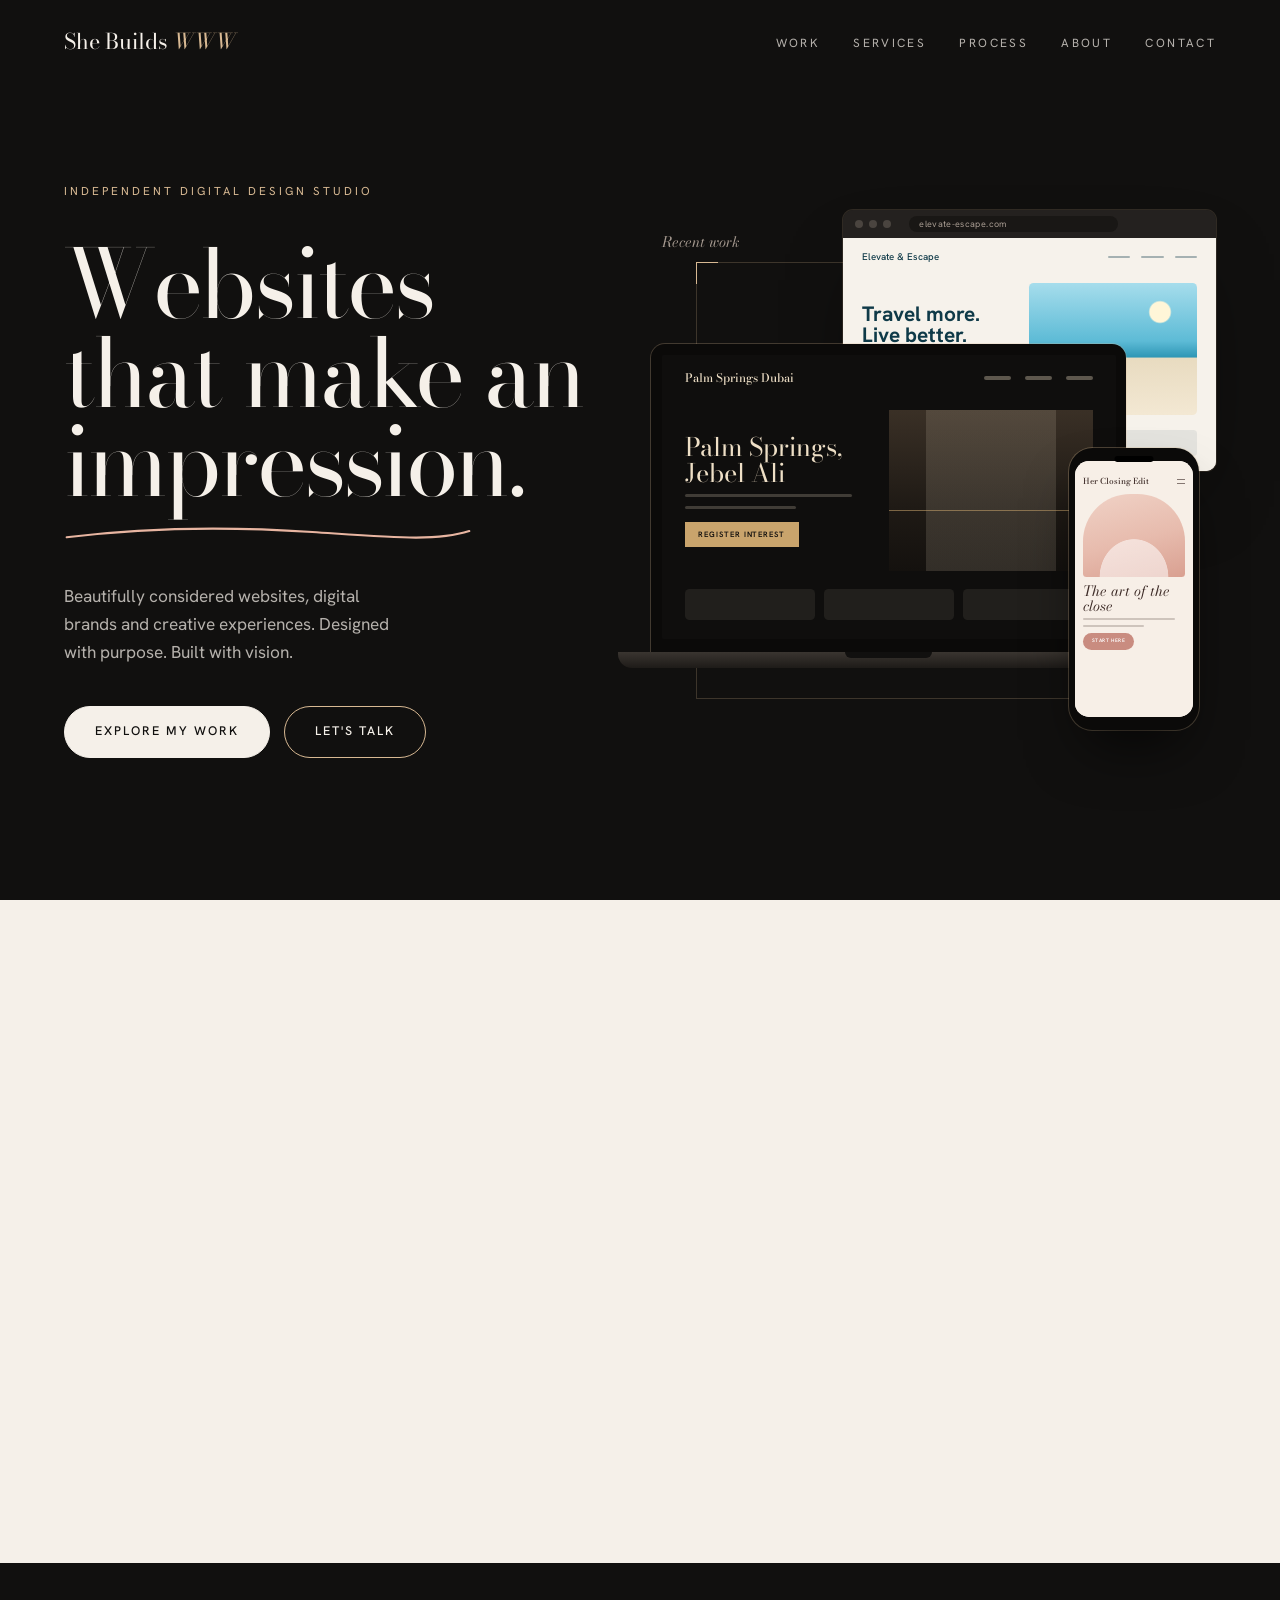
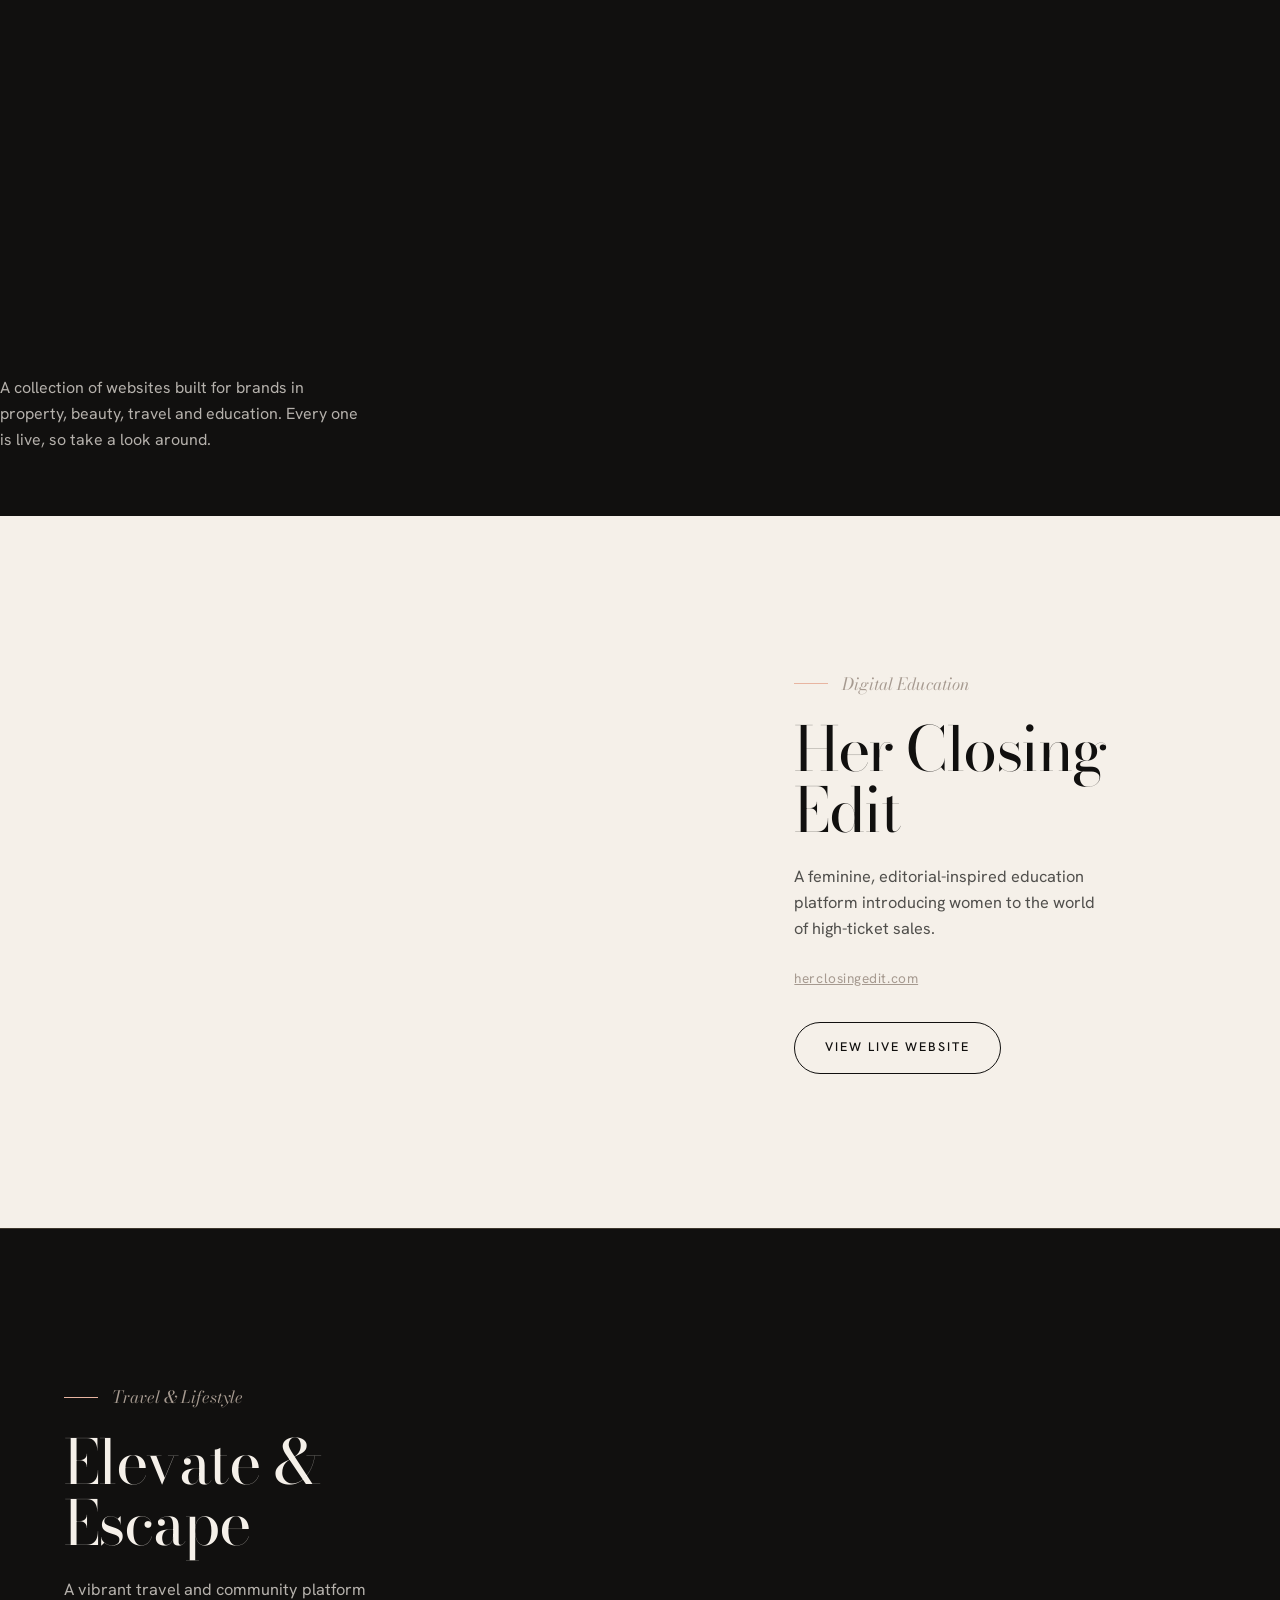
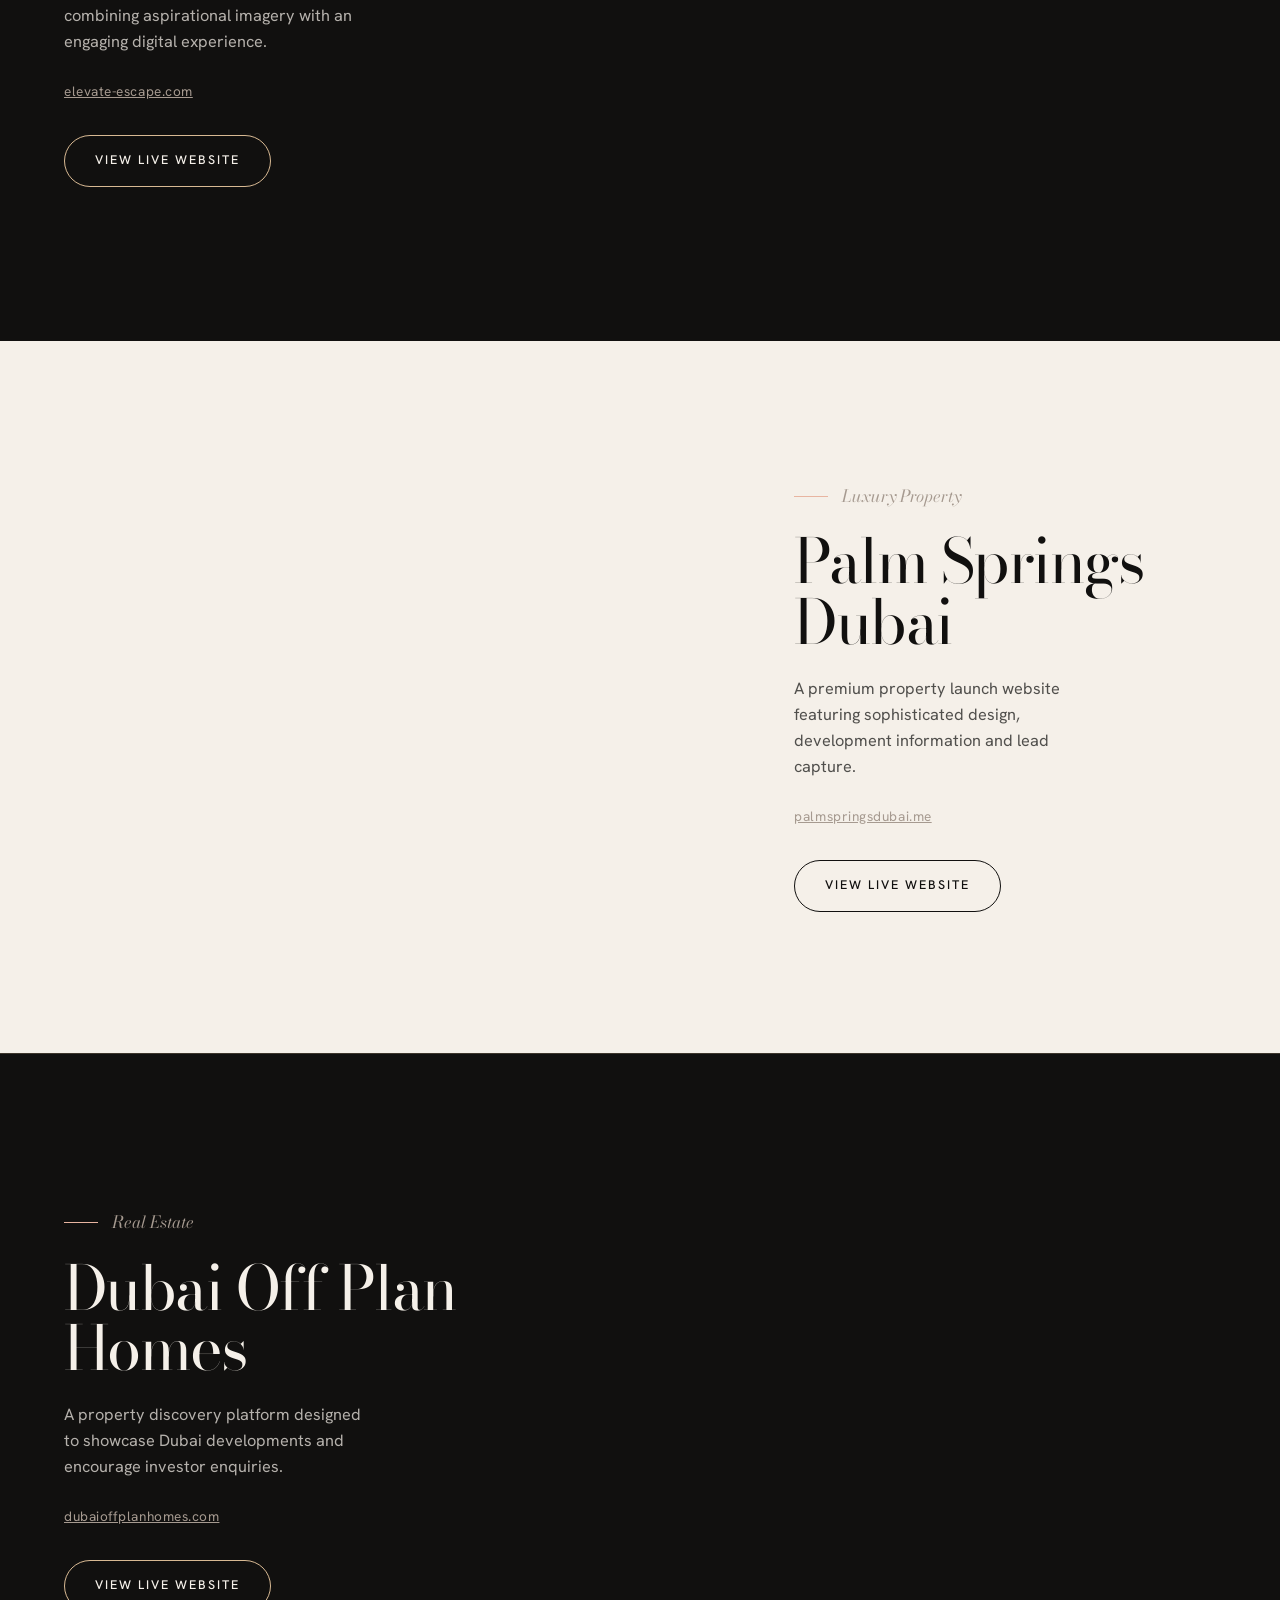
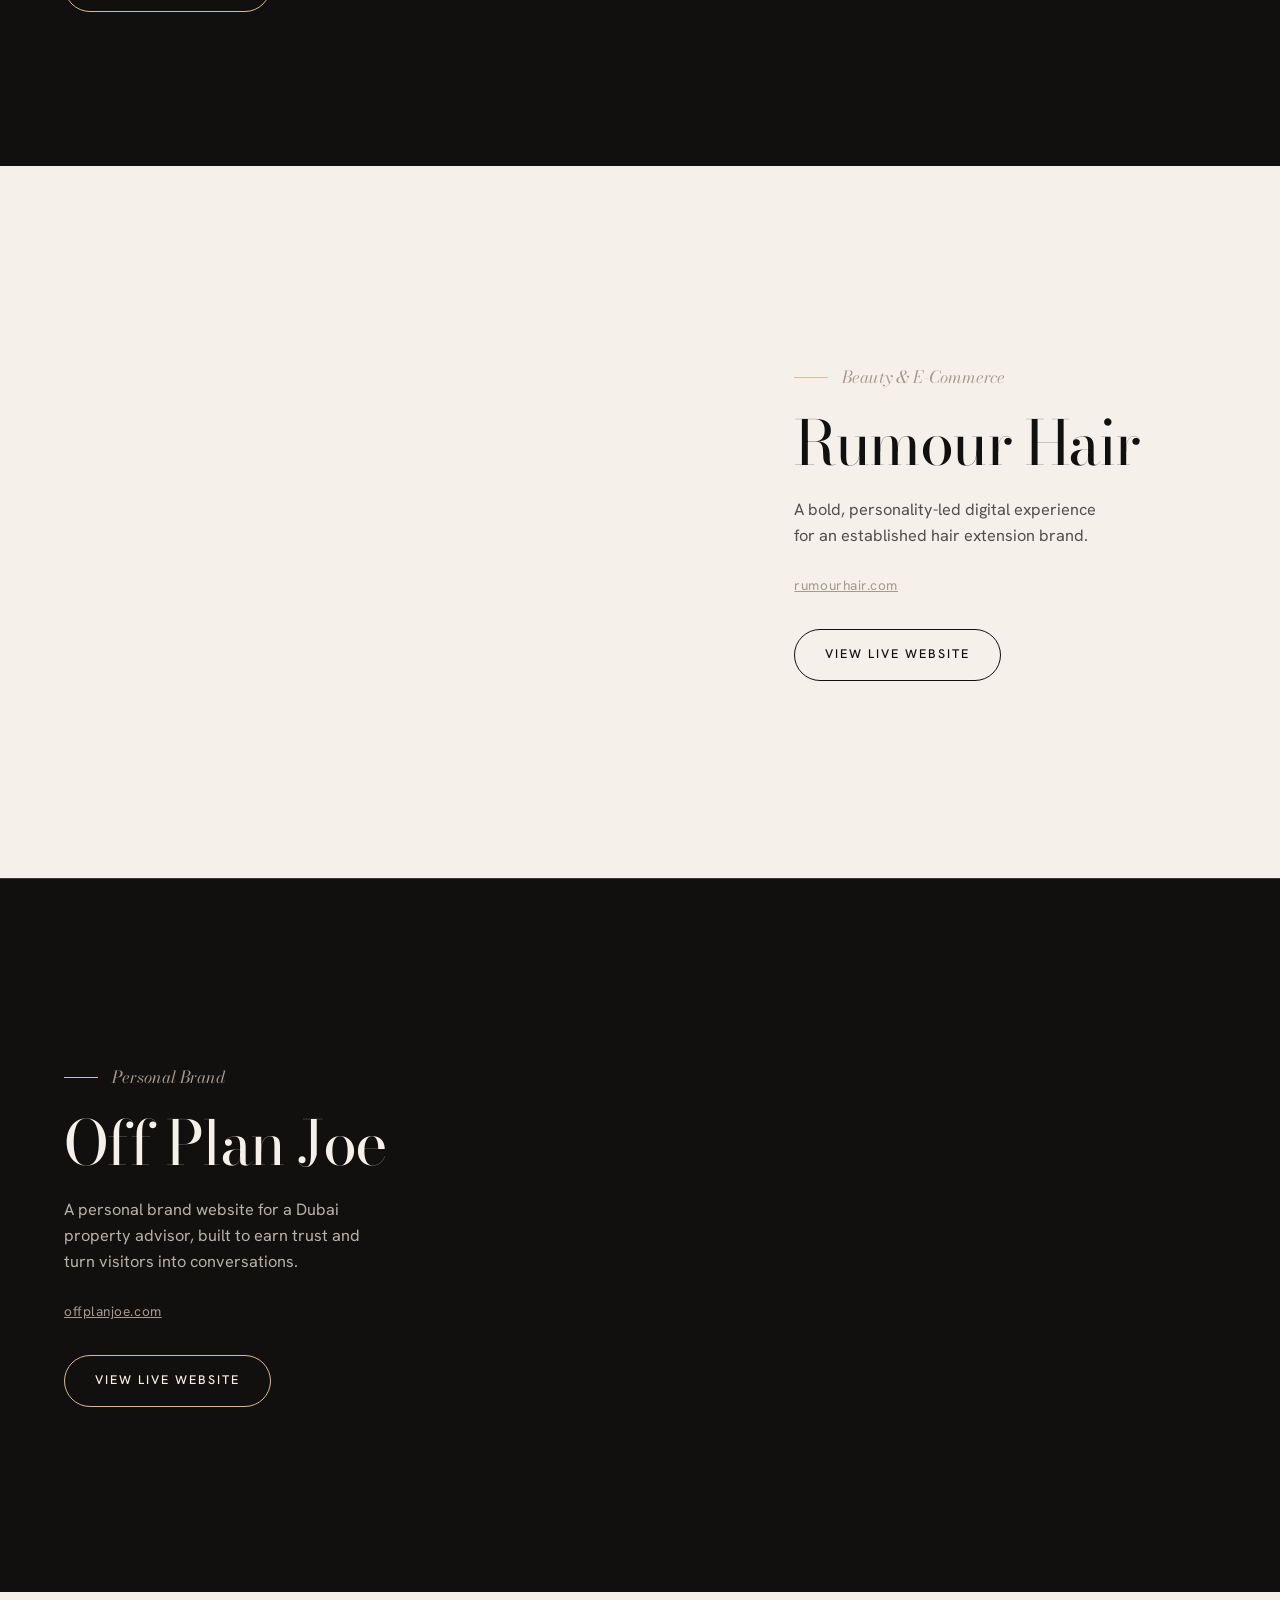
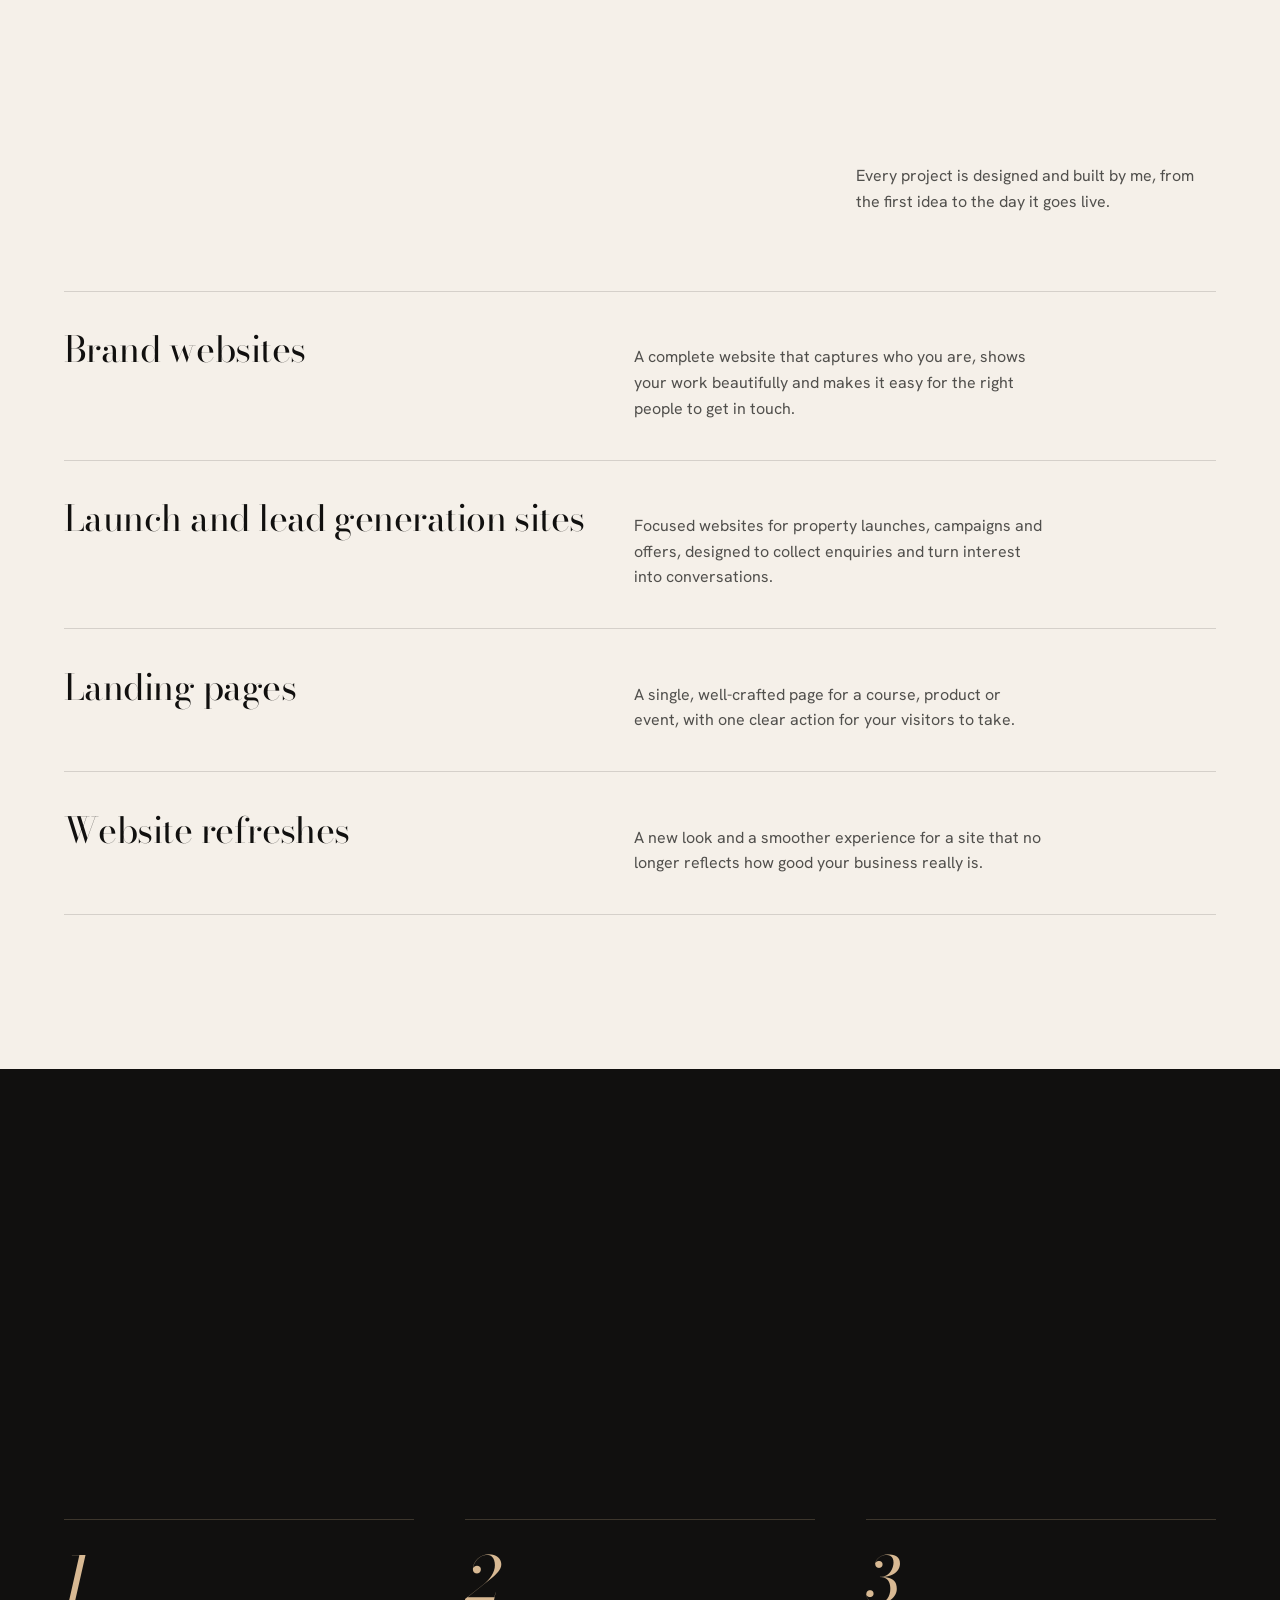
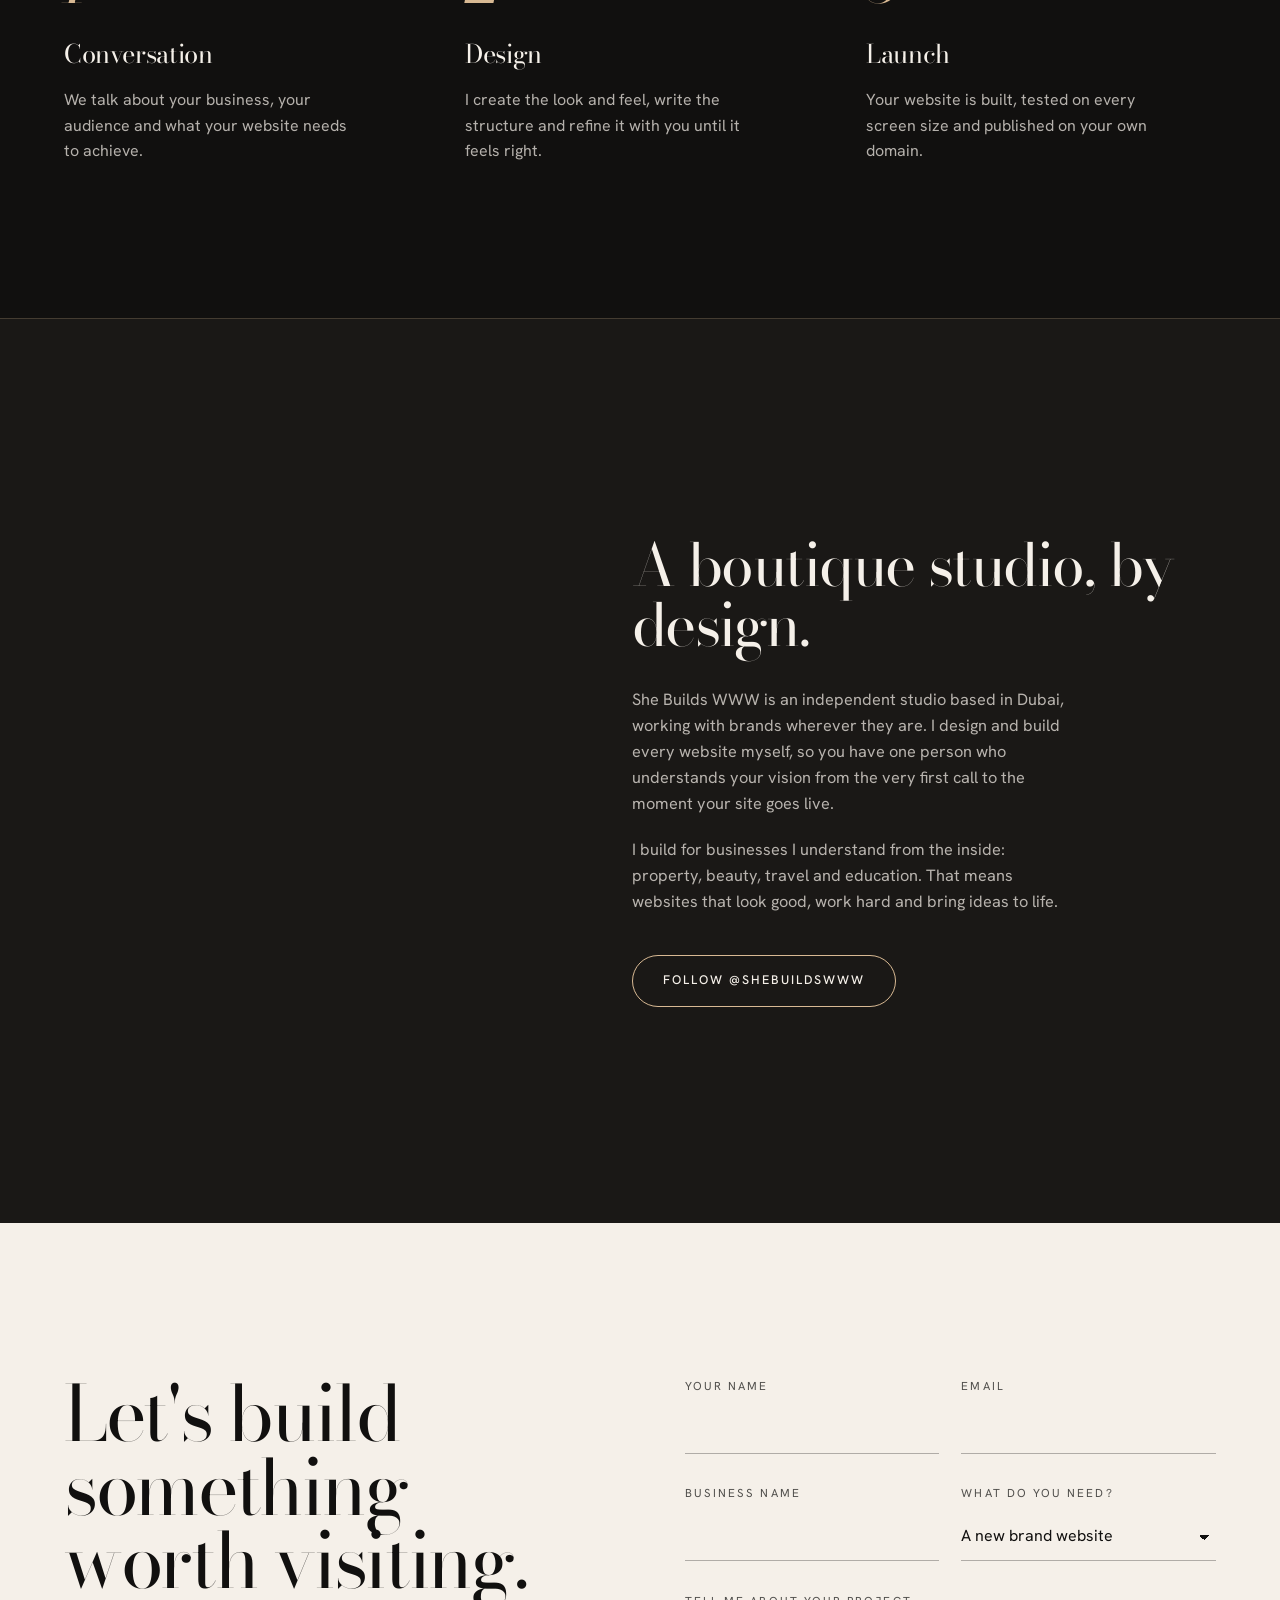
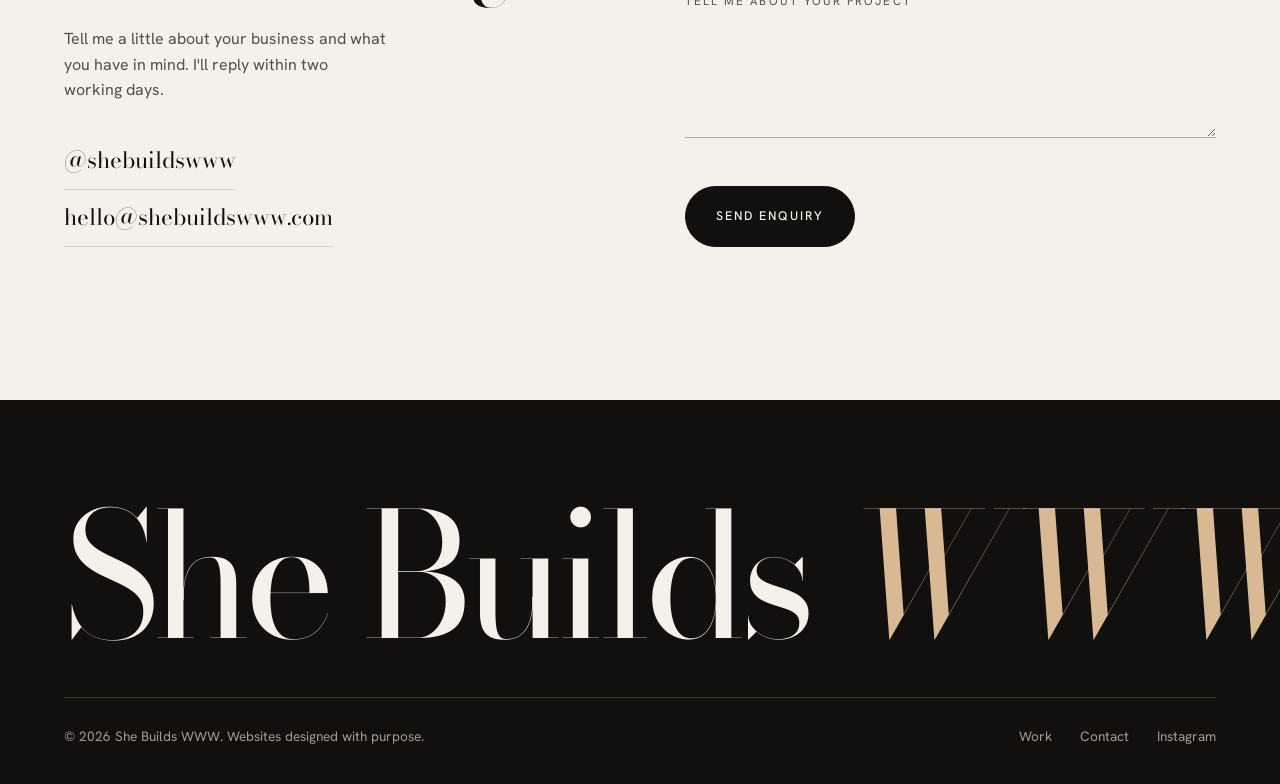
==== index.html @ 5d253a65 "Add files via upload" ====
<!doctype html>
<html lang="en">
<head>
  <meta charset="utf-8">
  <meta name="viewport" content="width=device-width, initial-scale=1, viewport-fit=cover">
  <title>She Builds WWW | Websites designed with purpose</title>
  <meta name="description" content="She Builds WWW is an independent digital design studio creating beautifully considered websites for property, beauty, travel and education brands.">
  <meta name="theme-color" content="#11100F">
  <link rel="canonical" href="https://shebuildswww.com/">
  <meta property="og:title" content="She Builds WWW | Websites designed with purpose">
  <meta property="og:description" content="I build websites that look good, work hard and bring ideas to life.">
  <meta property="og:url" content="https://shebuildswww.com/">
  <meta property="og:type" content="website">
  <meta property="og:image" content="https://shebuildswww.com/images/og-image.jpg">
  <link rel="icon" href="data:image/svg+xml,%3Csvg xmlns='http://www.w3.org/2000/svg' viewBox='0 0 64 64'%3E%3Crect width='64' height='64' fill='%2311100F'/%3E%3Ctext x='32' y='45' font-family='Georgia,serif' font-style='italic' font-size='38' fill='%23D8B993' text-anchor='middle'%3Esb%3C/text%3E%3C/svg%3E">
  <link rel="preconnect" href="https://fonts.googleapis.com">
  <link rel="preconnect" href="https://fonts.gstatic.com" crossorigin>
  <link href="https://fonts.googleapis.com/css2?family=Bodoni+Moda:ital,opsz,wght@0,6..96,400..600;1,6..96,400..600&family=Hanken+Grotesk:wght@300;400;500;600&display=swap" rel="stylesheet">
  <link rel="stylesheet" href="styles.css">
</head>
<body>
  <a class="skip" href="#main">Skip to content</a>

  <header class="site-header" id="top">
    <div class="wrap nav">
      <a class="wordmark" href="#top">She Builds <em>WWW</em></a>
      <button class="nav-toggle" aria-label="Open menu" aria-expanded="false" aria-controls="nav-links"><span></span><span></span></button>
      <ul class="nav-links" id="nav-links">
        <li><a href="#work">Work</a></li>
        <li><a href="#services">Services</a></li>
        <li><a href="#process">Process</a></li>
        <li><a href="#about">About</a></li>
        <li><a href="#contact">Contact</a></li>
      </ul>
    </div>
  </header>

  <main id="main">
    <section class="hero">
      <div class="wrap hero-grid">
        <div>
          <p class="hero-intro load load-1">Independent Digital Design Studio</p>
          <h1 class="load load-2">Websites that make an impression.</h1>
          <svg class="swash load load-3" viewBox="0 0 460 24" aria-hidden="true"><path d="M3 15 C 90 4, 190 3, 280 9 S 420 20, 457 8"/></svg>
          <p class="lede load load-3">Beautifully considered websites, digital brands and creative experiences. Designed with purpose. Built with vision.</p>
          <div class="hero-cta load load-4">
            <a class="btn btn--solid" href="#work">Explore My Work</a>
            <a class="btn btn--ghost" href="#contact">Let's Talk</a>
          </div>
        </div>
        <div class="comp" aria-label="Recent websites shown on laptop and mobile">
          <div class="comp-frame load load-5"></div>
          <p class="comp-tag load load-7">Recent work</p>
          <div class="browser comp-back load load-5">
          <div class="browser-bar"><i></i><i></i><i></i><span>elevate-escape.com</span></div>
          <div class="screen" data-site="ee">
            <div class="faux" aria-hidden="true">
            <div class="f-nav"><b>Elevate &amp; Escape</b><span></span><span></span><span></span></div>
            <div class="f-hero">
              <div class="f-copy"><p class="f-h">Travel more. Live better.</p><span class="f-line"></span><span class="f-line short"></span><span class="f-btn">Join us</span></div>
              <div class="f-img"></div>
            </div>
            <div class="f-row"><span></span><span></span><span></span></div>
          </div>
            <img class="shot" src="images/elevate-escape-desktop.jpg" alt="Elevate &amp; Escape website homepage on desktop" loading="lazy" onerror="this.remove()">
          </div>
        </div>
          <div class="laptop comp-laptop load load-6">
          <div class="laptop-lid">
            <div class="screen" data-site="psd">
              <div class="faux" aria-hidden="true">
            <div class="f-nav"><b>Palm Springs Dubai</b><span></span><span></span><span></span></div>
            <div class="f-hero">
              <div class="f-copy"><p class="f-h">Palm Springs, Jebel Ali</p><span class="f-line"></span><span class="f-line short"></span><span class="f-btn">Register interest</span></div>
              <div class="f-img"></div>
            </div>
            <div class="f-row"><span></span><span></span><span></span></div>
          </div>
              <img class="shot" src="images/palm-springs-dubai-desktop.jpg" alt="Palm Springs Dubai website on a laptop" onerror="this.remove()">
            </div>
          </div>
          <div class="laptop-base"></div>
        </div>
          <div class="phone comp-phone load load-7">
          <div class="screen screen--m" data-site="hce">
            <div class="faux" aria-hidden="true">
            <div class="f-nav"><b>Her Closing Edit</b><span></span><span></span><span></span></div>
            <div class="f-hero">
              <div class="f-copy"><p class="f-h">The art of the close</p><span class="f-line"></span><span class="f-line short"></span><span class="f-btn">Start here</span></div>
              <div class="f-img"></div>
            </div>
            <div class="f-row"><span></span><span></span><span></span></div>
          </div>
            <img class="shot" src="images/her-closing-edit-mobile.jpg" alt="Her Closing Edit website on mobile" loading="lazy" onerror="this.remove()">
          </div>
        </div>
        </div>
      </div>
    </section>

    <section class="intro">
      <div class="wrap intro-grid">
        <h2 class="reveal">Good design is only the beginning.</h2>
        <div class="intro-copy reveal">
          <p>I believe a website should do more than simply look beautiful. It should tell a story, create an experience and give people a reason to take action.</p>
          <p>From luxury property and beauty brands to travel and digital education, I bring ideas to life through thoughtful design and modern technology.</p>
          <ul class="intro-sectors" aria-label="Industries">
            <li>Luxury property</li><li>Beauty</li><li>Travel</li><li>Digital education</li>
          </ul>
        </div>
      </div>
    </section>

    <section id="work" aria-labelledby="work-title">
      <div class="wrap work-head">
        <h2 id="work-title" class="reveal">Selected <em>work</em></h2>
        <p>A collection of websites built for brands in property, beauty, travel and education. Every one is live, so take a look around.</p>
      </div>
      
    <article class="project on-light" id="her-closing-edit">
      <div class="wrap project-grid">
        <div class="project-media reveal">
          <div class="browser">
          <div class="browser-bar"><i></i><i></i><i></i><span>herclosingedit.com</span></div>
          <div class="screen" data-site="hce">
            <div class="faux" aria-hidden="true">
            <div class="f-nav"><b>Her Closing Edit</b><span></span><span></span><span></span></div>
            <div class="f-hero">
              <div class="f-copy"><p class="f-h">The art of the close</p><span class="f-line"></span><span class="f-line short"></span><span class="f-btn">Start here</span></div>
              <div class="f-img"></div>
            </div>
            <div class="f-row"><span></span><span></span><span></span></div>
          </div>
            <img class="shot" src="images/her-closing-edit-desktop.jpg" alt="Her Closing Edit website homepage on desktop" loading="lazy" onerror="this.remove()">
          </div>
        </div>
          <div class="phone">
          <div class="screen screen--m" data-site="hce">
            <div class="faux" aria-hidden="true">
            <div class="f-nav"><b>Her Closing Edit</b><span></span><span></span><span></span></div>
            <div class="f-hero">
              <div class="f-copy"><p class="f-h">The art of the close</p><span class="f-line"></span><span class="f-line short"></span><span class="f-btn">Start here</span></div>
              <div class="f-img"></div>
            </div>
            <div class="f-row"><span></span><span></span><span></span></div>
          </div>
            <img class="shot" src="images/her-closing-edit-mobile.jpg" alt="Her Closing Edit website on mobile" loading="lazy" onerror="this.remove()">
          </div>
        </div>
        </div>
        <div class="project-text">
          <p class="project-cat">Digital Education</p>
          <h3>Her Closing Edit</h3>
          <p class="project-desc">A feminine, editorial-inspired education platform introducing women to the world of high-ticket sales.</p>
          <a class="project-url" href="https://herclosingedit.com" target="_blank" rel="noopener">herclosingedit.com</a>
          <a class="btn btn--ghost" href="https://herclosingedit.com" target="_blank" rel="noopener" aria-label="View live website: Her Closing Edit">View Live Website</a>
        </div>
      </div>
    </article>
    <article class="project on-dark flip" id="elevate-escape">
      <div class="wrap project-grid">
        <div class="project-media reveal">
          <div class="browser">
          <div class="browser-bar"><i></i><i></i><i></i><span>elevate-escape.com</span></div>
          <div class="screen" data-site="ee">
            <div class="faux" aria-hidden="true">
            <div class="f-nav"><b>Elevate &amp; Escape</b><span></span><span></span><span></span></div>
            <div class="f-hero">
              <div class="f-copy"><p class="f-h">Travel more. Live better.</p><span class="f-line"></span><span class="f-line short"></span><span class="f-btn">Join us</span></div>
              <div class="f-img"></div>
            </div>
            <div class="f-row"><span></span><span></span><span></span></div>
          </div>
            <img class="shot" src="images/elevate-escape-desktop.jpg" alt="Elevate &amp; Escape website homepage on desktop" loading="lazy" onerror="this.remove()">
          </div>
        </div>
          <div class="phone">
          <div class="screen screen--m" data-site="ee">
            <div class="faux" aria-hidden="true">
            <div class="f-nav"><b>Elevate &amp; Escape</b><span></span><span></span><span></span></div>
            <div class="f-hero">
              <div class="f-copy"><p class="f-h">Travel more. Live better.</p><span class="f-line"></span><span class="f-line short"></span><span class="f-btn">Join us</span></div>
              <div class="f-img"></div>
            </div>
            <div class="f-row"><span></span><span></span><span></span></div>
          </div>
            <img class="shot" src="images/elevate-escape-mobile.jpg" alt="Elevate &amp; Escape website on mobile" loading="lazy" onerror="this.remove()">
          </div>
        </div>
        </div>
        <div class="project-text">
          <p class="project-cat">Travel &amp; Lifestyle</p>
          <h3>Elevate &amp; Escape</h3>
          <p class="project-desc">A vibrant travel and community platform combining aspirational imagery with an engaging digital experience.</p>
          <a class="project-url" href="https://elevate-escape.com/" target="_blank" rel="noopener">elevate-escape.com</a>
          <a class="btn btn--ghost" href="https://elevate-escape.com/" target="_blank" rel="noopener" aria-label="View live website: Elevate &amp; Escape">View Live Website</a>
        </div>
      </div>
    </article>
    <article class="project on-light" id="palm-springs-dubai">
      <div class="wrap project-grid">
        <div class="project-media reveal">
          <div class="browser">
          <div class="browser-bar"><i></i><i></i><i></i><span>palmspringsdubai.me</span></div>
          <div class="screen" data-site="psd">
            <div class="faux" aria-hidden="true">
            <div class="f-nav"><b>Palm Springs Dubai</b><span></span><span></span><span></span></div>
            <div class="f-hero">
              <div class="f-copy"><p class="f-h">Palm Springs, Jebel Ali</p><span class="f-line"></span><span class="f-line short"></span><span class="f-btn">Register interest</span></div>
              <div class="f-img"></div>
            </div>
            <div class="f-row"><span></span><span></span><span></span></div>
          </div>
            <img class="shot" src="images/palm-springs-dubai-desktop.jpg" alt="Palm Springs Dubai website homepage on desktop" loading="lazy" onerror="this.remove()">
          </div>
        </div>
          <div class="phone">
          <div class="screen screen--m" data-site="psd">
            <div class="faux" aria-hidden="true">
            <div class="f-nav"><b>Palm Springs Dubai</b><span></span><span></span><span></span></div>
            <div class="f-hero">
              <div class="f-copy"><p class="f-h">Palm Springs, Jebel Ali</p><span class="f-line"></span><span class="f-line short"></span><span class="f-btn">Register interest</span></div>
              <div class="f-img"></div>
            </div>
            <div class="f-row"><span></span><span></span><span></span></div>
          </div>
            <img class="shot" src="images/palm-springs-dubai-mobile.jpg" alt="Palm Springs Dubai website on mobile" loading="lazy" onerror="this.remove()">
          </div>
        </div>
        </div>
        <div class="project-text">
          <p class="project-cat">Luxury Property</p>
          <h3>Palm Springs Dubai</h3>
          <p class="project-desc">A premium property launch website featuring sophisticated design, development information and lead capture.</p>
          <a class="project-url" href="https://palmspringsdubai.me" target="_blank" rel="noopener">palmspringsdubai.me</a>
          <a class="btn btn--ghost" href="https://palmspringsdubai.me" target="_blank" rel="noopener" aria-label="View live website: Palm Springs Dubai">View Live Website</a>
        </div>
      </div>
    </article>
    <article class="project on-dark flip" id="dubai-off-plan-homes">
      <div class="wrap project-grid">
        <div class="project-media reveal">
          <div class="browser">
          <div class="browser-bar"><i></i><i></i><i></i><span>dubaioffplanhomes.com</span></div>
          <div class="screen" data-site="dop">
            <div class="faux" aria-hidden="true">
            <div class="f-nav"><b>Dubai Off Plan Homes</b><span></span><span></span><span></span></div>
            <div class="f-hero">
              <div class="f-copy"><p class="f-h">Dubai's newest launches</p><span class="f-line"></span><span class="f-line short"></span><span class="f-btn">Explore</span></div>
              <div class="f-img"></div>
            </div>
            <div class="f-row"><span></span><span></span><span></span></div>
          </div>
            <img class="shot" src="images/dubai-off-plan-homes-desktop.jpg" alt="Dubai Off Plan Homes website homepage on desktop" loading="lazy" onerror="this.remove()">
          </div>
        </div>
          <div class="phone">
          <div class="screen screen--m" data-site="dop">
            <div class="faux" aria-hidden="true">
            <div class="f-nav"><b>Dubai Off Plan Homes</b><span></span><span></span><span></span></div>
            <div class="f-hero">
              <div class="f-copy"><p class="f-h">Dubai's newest launches</p><span class="f-line"></span><span class="f-line short"></span><span class="f-btn">Explore</span></div>
              <div class="f-img"></div>
            </div>
            <div class="f-row"><span></span><span></span><span></span></div>
          </div>
            <img class="shot" src="images/dubai-off-plan-homes-mobile.jpg" alt="Dubai Off Plan Homes website on mobile" loading="lazy" onerror="this.remove()">
          </div>
        </div>
        </div>
        <div class="project-text">
          <p class="project-cat">Real Estate</p>
          <h3>Dubai Off Plan Homes</h3>
          <p class="project-desc">A property discovery platform designed to showcase Dubai developments and encourage investor enquiries.</p>
          <a class="project-url" href="https://www.dubaioffplanhomes.com/" target="_blank" rel="noopener">dubaioffplanhomes.com</a>
          <a class="btn btn--ghost" href="https://www.dubaioffplanhomes.com/" target="_blank" rel="noopener" aria-label="View live website: Dubai Off Plan Homes">View Live Website</a>
        </div>
      </div>
    </article>
    <article class="project on-light" id="rumour-hair">
      <div class="wrap project-grid">
        <div class="project-media reveal">
          <div class="browser">
          <div class="browser-bar"><i></i><i></i><i></i><span>rumourhair.com</span></div>
          <div class="screen" data-site="rh">
            <div class="faux" aria-hidden="true">
            <div class="f-nav"><b>Rumour Hair</b><span></span><span></span><span></span></div>
            <div class="f-hero">
              <div class="f-copy"><p class="f-h">Hair with personality</p><span class="f-line"></span><span class="f-line short"></span><span class="f-btn">Shop now</span></div>
              <div class="f-img"></div>
            </div>
            <div class="f-row"><span></span><span></span><span></span></div>
          </div>
            <img class="shot" src="images/rumour-hair-desktop.jpg" alt="Rumour Hair website homepage on desktop" loading="lazy" onerror="this.remove()">
          </div>
        </div>
          <div class="phone">
          <div class="screen screen--m" data-site="rh">
            <div class="faux" aria-hidden="true">
            <div class="f-nav"><b>Rumour Hair</b><span></span><span></span><span></span></div>
            <div class="f-hero">
              <div class="f-copy"><p class="f-h">Hair with personality</p><span class="f-line"></span><span class="f-line short"></span><span class="f-btn">Shop now</span></div>
              <div class="f-img"></div>
            </div>
            <div class="f-row"><span></span><span></span><span></span></div>
          </div>
            <img class="shot" src="images/rumour-hair-mobile.jpg" alt="Rumour Hair website on mobile" loading="lazy" onerror="this.remove()">
          </div>
        </div>
        </div>
        <div class="project-text">
          <p class="project-cat">Beauty &amp; E-Commerce</p>
          <h3>Rumour Hair</h3>
          <p class="project-desc">A bold, personality-led digital experience for an established hair extension brand.</p>
          <a class="project-url" href="https://rumourhair.com/" target="_blank" rel="noopener">rumourhair.com</a>
          <a class="btn btn--ghost" href="https://rumourhair.com/" target="_blank" rel="noopener" aria-label="View live website: Rumour Hair">View Live Website</a>
        </div>
      </div>
    </article>
    <article class="project on-dark flip" id="off-plan-joe">
      <div class="wrap project-grid">
        <div class="project-media reveal">
          <div class="browser">
          <div class="browser-bar"><i></i><i></i><i></i><span>offplanjoe.com</span></div>
          <div class="screen" data-site="opj">
            <div class="faux" aria-hidden="true">
            <div class="f-nav"><b>Off Plan Joe</b><span></span><span></span><span></span></div>
            <div class="f-hero">
              <div class="f-copy"><p class="f-h">Property advice, made personal</p><span class="f-line"></span><span class="f-line short"></span><span class="f-btn">Book a call</span></div>
              <div class="f-img"></div>
            </div>
            <div class="f-row"><span></span><span></span><span></span></div>
          </div>
            <img class="shot" src="images/off-plan-joe-desktop.jpg" alt="Off Plan Joe website homepage on desktop" loading="lazy" onerror="this.remove()">
          </div>
        </div>
          <div class="phone">
          <div class="screen screen--m" data-site="opj">
            <div class="faux" aria-hidden="true">
            <div class="f-nav"><b>Off Plan Joe</b><span></span><span></span><span></span></div>
            <div class="f-hero">
              <div class="f-copy"><p class="f-h">Property advice, made personal</p><span class="f-line"></span><span class="f-line short"></span><span class="f-btn">Book a call</span></div>
              <div class="f-img"></div>
            </div>
            <div class="f-row"><span></span><span></span><span></span></div>
          </div>
            <img class="shot" src="images/off-plan-joe-mobile.jpg" alt="Off Plan Joe website on mobile" loading="lazy" onerror="this.remove()">
          </div>
        </div>
        </div>
        <div class="project-text">
          <p class="project-cat">Personal Brand</p>
          <h3>Off Plan Joe</h3>
          <p class="project-desc">A personal brand website for a Dubai property advisor, built to earn trust and turn visitors into conversations.</p>
          <a class="project-url" href="https://offplanjoe.com/" target="_blank" rel="noopener">offplanjoe.com</a>
          <a class="btn btn--ghost" href="https://offplanjoe.com/" target="_blank" rel="noopener" aria-label="View live website: Off Plan Joe">View Live Website</a>
        </div>
      </div>
    </article>
    </section>

    <section class="services" id="services">
      <div class="wrap">
        <div class="services-top">
          <h2 class="reveal">What I build</h2>
          <p>Every project is designed and built by me, from the first idea to the day it goes live.</p>
        </div>
        <div class="service"><h3>Brand websites</h3><p>A complete website that captures who you are, shows your work beautifully and makes it easy for the right people to get in touch.</p></div>
        <div class="service"><h3>Launch and lead generation sites</h3><p>Focused websites for property launches, campaigns and offers, designed to collect enquiries and turn interest into conversations.</p></div>
        <div class="service"><h3>Landing pages</h3><p>A single, well-crafted page for a course, product or event, with one clear action for your visitors to take.</p></div>
        <div class="service"><h3>Website refreshes</h3><p>A new look and a smoother experience for a site that no longer reflects how good your business really is.</p></div>
      </div>
    </section>

    <section class="process" id="process">
      <div class="wrap">
        <h2 class="reveal">From first conversation to live website</h2>
        <ol class="steps">
          <li><h3>Conversation</h3><p>We talk about your business, your audience and what your website needs to achieve.</p></li>
          <li><h3>Design</h3><p>I create the look and feel, write the structure and refine it with you until it feels right.</p></li>
          <li><h3>Launch</h3><p>Your website is built, tested on every screen size and published on your own domain.</p></li>
        </ol>
      </div>
    </section>

    <section class="about" id="about">
      <div class="wrap about-grid">
        <div class="about-mark reveal">
          <span aria-hidden="true">www</span>
          <img src="images/about.jpg" alt="Portrait of the founder of She Builds WWW" loading="lazy" onerror="this.remove()">
        </div>
        <div class="about-copy">
          <h2>A boutique studio, by design.</h2>
          <p>She Builds WWW is an independent studio based in Dubai, working with brands wherever they are. I design and build every website myself, so you have one person who understands your vision from the very first call to the moment your site goes live.</p>
          <p>I build for businesses I understand from the inside: property, beauty, travel and education. That means websites that look good, work hard and bring ideas to life.</p>
          <a class="btn btn--ghost" href="https://instagram.com/shebuildswww" target="_blank" rel="noopener">Follow @shebuildswww</a>
        </div>
      </div>
    </section>

    <section class="contact" id="contact">
      <div class="wrap contact-grid">
        <div class="contact-side">
          <h2>Let's build something worth visiting.</h2>
          <p>Tell me a little about your business and what you have in mind. I'll reply within two working days.</p>
          <div class="contact-links">
            <a href="https://instagram.com/shebuildswww" target="_blank" rel="noopener">@shebuildswww</a>
            <a href="mailto:hello@shebuildswww.com">hello@shebuildswww.com</a>
          </div>
        </div>
        <form class="form" name="enquiry" method="POST" action="/thank-you.html" data-netlify="true" netlify-honeypot="company-website">
          <input type="hidden" name="form-name" value="enquiry">
          <p class="hidden"><label>Leave this empty <input name="company-website"></label></p>
          <div class="form-row">
            <div class="field"><label for="f-name">Your name</label><input id="f-name" name="name" type="text" autocomplete="name" required></div>
            <div class="field"><label for="f-email">Email</label><input id="f-email" name="email" type="email" autocomplete="email" required></div>
          </div>
          <div class="form-row">
            <div class="field"><label for="f-business">Business name</label><input id="f-business" name="business" type="text" autocomplete="organization"></div>
            <div class="field"><label for="f-type">What do you need?</label>
              <select id="f-type" name="project-type">
                <option>A new brand website</option>
                <option>A launch or lead generation site</option>
                <option>A landing page</option>
                <option>A website refresh</option>
                <option>Not sure yet</option>
              </select>
            </div>
          </div>
          <div class="field"><label for="f-msg">Tell me about your project</label><textarea id="f-msg" name="message" required></textarea></div>
          <button class="btn" type="submit">Send Enquiry</button>
        </form>
      </div>
    </section>
  </main>

  <footer class="site-footer">
    <div class="wrap">
      <p class="footer-mark" aria-hidden="true">She Builds <em>WWW</em></p>
      <div class="footer-row">
        <span>&copy; <span id="year">2026</span> She Builds WWW. Websites designed with purpose.</span>
        <nav aria-label="Footer">
          <a href="#work">Work</a>
          <a href="#contact">Contact</a>
          <a href="https://instagram.com/shebuildswww" target="_blank" rel="noopener">Instagram</a>
        </nav>
      </div>
    </div>
  </footer>

  <script src="script.js"></script>
</body>
</html>
---- styles.css ----
/* She Builds WWW — styles */
:root {
  --black: #11100F;
  --black-2: #1A1816;
  --ivory: #F5F0E9;
  --gold: #D8B993;
  --peach: #E8B5A1;
  --taupe: #A69A90;
  --ivory-soft: rgba(245, 240, 233, 0.72);
  --black-soft: rgba(17, 16, 15, 0.72);
  --line-dark: rgba(216, 185, 147, 0.22);
  --line-light: rgba(17, 16, 15, 0.14);

  --serif: "Bodoni Moda", "Didot", "Bodoni 72", Georgia, serif;
  --sans: "Hanken Grotesk", "Helvetica Neue", Arial, sans-serif;

  --pad: clamp(20px, 5vw, 72px);
  --max: 1360px;
  --ease: cubic-bezier(.2, .7, .1, 1);
}

*, *::before, *::after { box-sizing: border-box; }
html { scroll-behavior: smooth; -webkit-text-size-adjust: 100%; }
body {
  margin: 0;
  background: var(--black);
  color: var(--ivory);
  font-family: var(--sans);
  font-size: clamp(16px, 1.05vw, 18px);
  line-height: 1.6;
  font-weight: 400;
  -webkit-font-smoothing: antialiased;
  overflow-x: hidden;
}
img { max-width: 100%; display: block; }
a { color: inherit; }
:focus-visible { outline: 2px solid var(--gold); outline-offset: 4px; }
::selection { background: var(--peach); color: var(--black); }

.wrap { width: 100%; max-width: var(--max); margin: 0 auto; padding: 0 var(--pad); }
.skip { position: absolute; left: -9999px; }
.skip:focus { left: 16px; top: 16px; z-index: 100; background: var(--ivory); color: var(--black); padding: 10px 16px; }

/* Type */
h1, h2, h3 { font-family: var(--serif); font-weight: 400; margin: 0; letter-spacing: -0.015em; }
p { margin: 0; }
.lede { max-width: 34ch; color: var(--ivory-soft); font-size: clamp(1.05rem, 1.35vw, 1.25rem); line-height: 1.6; }

/* Buttons */
.btn {
  display: inline-flex; align-items: center; justify-content: center;
  min-height: 52px; padding: 0 30px;
  font-family: var(--sans); font-size: 0.78rem; font-weight: 500;
  letter-spacing: 0.16em; text-transform: uppercase; text-decoration: none;
  border: 1px solid var(--gold); border-radius: 999px;
  transition: background .35s var(--ease), color .35s var(--ease), border-color .35s var(--ease);
  cursor: pointer;
}
.btn--solid { background: var(--ivory); color: var(--black); border-color: var(--ivory); }
.btn--solid:hover { background: var(--gold); border-color: var(--gold); }
.btn--ghost { background: transparent; color: var(--ivory); }
.btn--ghost:hover { background: var(--gold); color: var(--black); }
.on-light .btn--ghost { color: var(--black); border-color: var(--black); }
.on-light .btn--ghost:hover { background: var(--black); color: var(--ivory); }

/* Header */
.site-header {
  position: fixed; inset: 0 0 auto; z-index: 50;
  transition: background .4s var(--ease), border-color .4s var(--ease);
  border-bottom: 1px solid transparent;
}
.site-header.scrolled { background: rgba(17, 16, 15, 0.88); backdrop-filter: blur(14px); -webkit-backdrop-filter: blur(14px); border-color: var(--line-dark); }
.nav { display: flex; align-items: center; justify-content: space-between; height: 84px; }
.wordmark { font-family: var(--serif); font-size: 1.35rem; text-decoration: none; letter-spacing: 0; white-space: nowrap; }
.wordmark em { font-style: italic; color: var(--gold); }
.nav-links { display: flex; gap: clamp(20px, 2.6vw, 40px); list-style: none; margin: 0; padding: 0; }
.nav-links a {
  font-size: 0.74rem; letter-spacing: 0.2em; text-transform: uppercase; text-decoration: none;
  color: var(--ivory-soft); position: relative; padding: 6px 0; transition: color .3s;
}
.nav-links a::after { content: ""; position: absolute; left: 0; right: 0; bottom: 0; height: 1px; background: var(--peach); transform: scaleX(0); transform-origin: left; transition: transform .4s var(--ease); }
.nav-links a:hover { color: var(--ivory); }
.nav-links a:hover::after { transform: scaleX(1); }
.nav-toggle { display: none; background: none; border: 0; color: var(--ivory); width: 44px; height: 44px; cursor: pointer; padding: 10px; }
.nav-toggle span { display: block; height: 1px; background: currentColor; margin: 6px 0; transition: transform .3s var(--ease), opacity .3s; }
.nav-open .nav-toggle span:nth-child(1) { transform: translateY(3.5px) rotate(45deg); }
.nav-open .nav-toggle span:nth-child(2) { transform: translateY(-3.5px) rotate(-45deg); }

/* ===== Device mockups ===== */
.screen { position: relative; overflow: hidden; container-type: inline-size; background: var(--f-bg, #222); }
.screen .shot { position: absolute; inset: 0; width: 100%; height: 100%; object-fit: cover; object-position: top center; z-index: 2; }

.browser { background: #1E1C1A; border-radius: 10px; overflow: hidden; box-shadow: 0 40px 80px -30px rgba(0,0,0,.7), 0 0 0 1px rgba(216,185,147,.16); }
.browser-bar { display: flex; align-items: center; gap: 6px; height: 28px; padding: 0 12px; background: #24211F; }
.browser-bar i { width: 8px; height: 8px; border-radius: 50%; background: #4A443F; }
.browser-bar span { margin-left: 12px; flex: 1; max-width: 60%; height: 16px; border-radius: 8px; background: #191715; color: var(--taupe); font-size: 9px; line-height: 16px; padding: 0 10px; letter-spacing: .04em; overflow: hidden; white-space: nowrap; }
.browser .screen { width: 100%; aspect-ratio: 16 / 10; }

.laptop-lid { background: #0B0A09; border-radius: 14px 14px 0 0; padding: 2.2% 2.2% 3%; box-shadow: 0 0 0 1px rgba(216,185,147,.25); }
.laptop-lid .screen { width: 100%; aspect-ratio: 16 / 10; border-radius: 2px; }
.laptop-base { height: 0; padding-bottom: 3.2%; margin: 0 -7%; background: linear-gradient(#3A3530, #1E1B18); border-radius: 0 0 14px 14px; position: relative; }
.laptop-base::after { content: ""; position: absolute; left: 42%; right: 42%; top: 0; height: 40%; background: #11100F; border-radius: 0 0 8px 8px; }

.phone { background: #0B0A09; border-radius: 18% / 8.5%; padding: 1px 0; box-shadow: 0 30px 60px -20px rgba(0,0,0,.75), 0 0 0 1px rgba(216,185,147,.3); position: relative; }
.phone::before { content: ""; position: absolute; top: 2.6%; left: 50%; width: 30%; height: 2.4%; transform: translateX(-50%); background: #000; border-radius: 99px; z-index: 3; }
.phone .screen { width: 91%; margin: 9% 4.5%; aspect-ratio: 9 / 19.5; border-radius: 12% / 5.5%; }

/* ===== Faux site previews (shown until real screenshots are added) ===== */
.faux { position: absolute; inset: 0; display: flex; flex-direction: column; background: var(--f-bg); color: var(--f-ink); font-family: var(--sans); }
.f-nav { display: flex; align-items: center; gap: 3cqw; padding: 3cqw 5cqw; font-family: var(--f-display, var(--serif)); font-size: 2.6cqw; white-space: nowrap; }
.f-nav b { font-weight: 500; margin-right: auto; }
.f-nav span { width: 6cqw; height: .7cqw; border-radius: 1cqw; background: currentColor; opacity: .35; }
.f-hero { flex: 1; display: grid; grid-template-columns: 1fr 1.1fr; gap: 4cqw; padding: 2cqw 5cqw 4cqw; align-items: center; }
.f-copy { display: flex; flex-direction: column; gap: 1.8cqw; }
.f-h { font-family: var(--f-display, var(--serif)); font-size: 5.6cqw; line-height: 1.02; font-weight: var(--f-weight, 400); font-style: var(--f-style, normal); }
.f-line { height: .8cqw; width: 90%; border-radius: 1cqw; background: currentColor; opacity: .22; }
.f-line.short { width: 60%; }
.f-btn { align-self: flex-start; margin-top: 1cqw; padding: 1.4cqw 3cqw; border-radius: var(--f-radius, 99cqw); background: var(--f-accent); color: var(--f-btn-ink, #fff); font-size: 1.7cqw; letter-spacing: .12em; text-transform: uppercase; font-weight: 600; }
.f-img { height: 100%; min-height: 20cqw; border-radius: var(--f-img-radius, 1.2cqw); background: var(--f-photo); position: relative; overflow: hidden; }
.f-img::after { content: ""; position: absolute; inset: 0; background: var(--f-photo-detail, none); }
.f-row { display: grid; grid-template-columns: repeat(3, 1fr); gap: 2cqw; padding: 0 5cqw 4cqw; }
.f-row span { height: 7cqw; border-radius: 1cqw; background: currentColor; opacity: .08; }

/* Mobile faux */
.screen--m .f-nav { padding: 12cqw 7cqw 5cqw; font-size: 7cqw; }
.screen--m .f-nav span { display: none; }
.screen--m .f-nav::after { content: ""; width: 7cqw; height: 4cqw; border-top: 1px solid currentColor; border-bottom: 1px solid currentColor; opacity: .6; }
.screen--m .f-hero { grid-template-columns: 1fr; padding: 0 7cqw; gap: 6cqw; align-content: start; flex: none; }
.screen--m .f-img { order: -1; min-height: 70cqw; border-radius: var(--f-img-radius-m, 4cqw); }
.screen--m .f-copy { gap: 4cqw; }
.screen--m .f-h { font-size: 12cqw; }
.screen--m .f-line { height: 2cqw; border-radius: 2cqw; }
.screen--m .f-btn { font-size: 4.2cqw; padding: 3.6cqw 7cqw; }
.screen--m .f-row { display: none; }

/* Project themes */
[data-site="hce"] {
  --f-bg: #F7EFE7; --f-ink: #3B2925; --f-accent: #C98C80; --f-style: italic;
  --f-photo: linear-gradient(165deg, #F0D2C6 0%, #E7BBAD 55%, #D9A091 100%);
  --f-photo-detail: radial-gradient(ellipse 34% 46% at 50% 100%, rgba(255,255,255,.55) 98%, transparent 100%);
  --f-img-radius: 40cqw 40cqw 1cqw 1cqw; --f-img-radius-m: 40cqw 40cqw 3cqw 3cqw;
}
[data-site="ee"] {
  --f-bg: #F6F2EB; --f-ink: #0F3A48; --f-accent: #1F9DBE; --f-display: var(--sans); --f-weight: 700;
  --f-photo: linear-gradient(180deg, #A6DDEC 0%, #5DBBD6 44%, #2F97B6 56%, #E8DBC0 57%, #F3E8D3 100%);
  --f-photo-detail: radial-gradient(circle at 78% 22%, #FFF6D8 0 6%, transparent 7%);
}
[data-site="psd"] {
  --f-bg: #0F0E0D; --f-ink: #EEDFC6; --f-accent: #C9A46C; --f-btn-ink: #0F0E0D; --f-radius: 0; --f-img-radius: 0; --f-img-radius-m: 0;
  --f-photo: linear-gradient(180deg, #3A3026 0%, #1F1A15 60%, #14110E 100%);
  --f-photo-detail: linear-gradient(transparent 62%, rgba(201,164,108,.55) 62% 62.6%, transparent 62.6%), linear-gradient(90deg, transparent 18%, rgba(238,223,198,.14) 18% 82%, transparent 82%);
}
[data-site="dop"] {
  --f-bg: #0B0B0B; --f-ink: #FFFFFF; --f-accent: #C8A04A; --f-btn-ink: #0B0B0B; --f-radius: .6cqw; --f-display: var(--sans); --f-weight: 700;
  --f-photo: linear-gradient(180deg, #241B2E 0%, #6E4A33 55%, #D69A55 100%);
}
[data-site="dop"] .f-img::after {
  background: #0B0B0B;
  clip-path: polygon(0 100%, 0 70%, 8% 70%, 8% 55%, 14% 55%, 14% 74%, 22% 74%, 22% 40%, 25% 30%, 28% 40%, 28% 68%, 36% 68%, 36% 50%, 44% 50%, 44% 76%, 52% 76%, 52% 22%, 53.5% 6%, 55% 22%, 55% 62%, 63% 62%, 63% 45%, 71% 45%, 71% 72%, 79% 72%, 79% 58%, 88% 58%, 88% 78%, 100% 78%, 100% 100%);
}
[data-site="rh"] {
  --f-bg: #FFE4EF; --f-ink: #2B0D1C; --f-accent: #FF3E8E; --f-display: var(--sans); --f-weight: 800;
  --f-photo: linear-gradient(135deg, #FF8CBF 0%, #FFC6DD 50%, #FFB07C 100%);
  --f-photo-detail: radial-gradient(circle at 30% 70%, rgba(255,255,255,.5) 0 18%, transparent 19%), radial-gradient(circle at 72% 30%, rgba(255,62,142,.45) 0 14%, transparent 15%);
  --f-img-radius: 4cqw; --f-img-radius-m: 6cqw;
}
[data-site="opj"] {
  --f-bg: #F2EEE7; --f-ink: #1C1B1A; --f-accent: #1C1B1A; --f-radius: 0; --f-img-radius: 0; --f-img-radius-m: 0;
  --f-photo: linear-gradient(180deg, #CFC3B0 0%, #B9AA93 100%);
  --f-photo-detail: linear-gradient(90deg, transparent 30%, #8E7C63 30% 58%, transparent 58%), linear-gradient(transparent 28%, rgba(0,0,0,0) 28%);
}
[data-site="opj"] .f-img::after { clip-path: polygon(30% 100%, 30% 28%, 58% 18%, 58% 100%); background: #8E7C63; }

/* ===== Hero ===== */
.hero { position: relative; min-height: 100vh; min-height: 100svh; display: flex; align-items: center; padding: 120px 0 80px; overflow: hidden; }
.hero-grid { display: grid; grid-template-columns: minmax(0, 1fr) minmax(0, 1.08fr); gap: clamp(32px, 5vw, 80px); align-items: center; }
.hero-intro { font-size: 0.72rem; letter-spacing: 0.26em; text-transform: uppercase; color: var(--gold); margin-bottom: clamp(24px, 3vw, 40px); }
.hero h1 { font-size: clamp(3.2rem, 7.4vw, 7.6rem); line-height: 0.94; letter-spacing: -0.03em; }
.swash { display: block; width: min(78%, 460px); height: auto; margin: 18px 0 clamp(28px, 3vw, 40px); overflow: visible; }
.swash path { stroke: var(--peach); stroke-width: 2.4; fill: none; stroke-linecap: round; stroke-dasharray: 620; stroke-dashoffset: 620; animation: draw 1.6s .9s var(--ease) forwards; }
.hero .lede { margin-bottom: 40px; }
.hero-cta { display: flex; flex-wrap: wrap; gap: 14px; }

.comp { position: relative; width: 100%; aspect-ratio: 1 / 0.92; }
.comp-frame { position: absolute; left: 8%; top: 10%; right: 6%; bottom: 6%; border: 1px solid var(--line-dark); }
.comp-frame::before, .comp-frame::after { content: ""; position: absolute; width: 22px; height: 22px; border-color: var(--gold); border-style: solid; }
.comp-frame::before { top: -1px; left: -1px; border-width: 1px 0 0 1px; }
.comp-frame::after { bottom: -1px; right: -1px; border-width: 0 1px 1px 0; }
.comp-back { position: absolute; top: 0; right: 0; width: 66%; }
.comp-laptop { position: absolute; left: 0; bottom: 12%; width: 84%; }
.comp-phone { position: absolute; right: 3%; bottom: 0; width: 23%; }
.comp-tag { position: absolute; left: 2%; top: 4%; font-family: var(--serif); font-style: italic; font-size: clamp(.9rem, 1.1vw, 1.05rem); color: var(--taupe); }

/* Page-load sequence: the one orchestrated moment */
.load { opacity: 0; transform: translateY(26px); animation: rise 1.1s var(--ease) forwards; }
.load-1 { animation-delay: .1s; } .load-2 { animation-delay: .25s; } .load-3 { animation-delay: .45s; }
.load-4 { animation-delay: .6s; } .load-5 { animation-delay: .55s; } .load-6 { animation-delay: .8s; } .load-7 { animation-delay: 1.05s; }
@keyframes rise { to { opacity: 1; transform: none; } }
@keyframes draw { to { stroke-dashoffset: 0; } }

/* ===== Intro ===== */
.intro { background: var(--ivory); color: var(--black); padding: clamp(96px, 13vw, 180px) 0; position: relative; }
.intro-grid { display: grid; grid-template-columns: 1.15fr 1fr; gap: clamp(40px, 7vw, 120px); align-items: end; }
.intro h2 { font-size: clamp(2.6rem, 6vw, 6rem); line-height: 0.98; letter-spacing: -0.025em; }
.intro-copy p { color: var(--black-soft); font-size: clamp(1.05rem, 1.25vw, 1.2rem); max-width: 44ch; }
.intro-copy p + p { margin-top: 1.2em; }
.intro-sectors { display: flex; flex-wrap: wrap; gap: 10px; margin-top: 36px; padding: 0; list-style: none; }
.intro-sectors li { font-family: var(--serif); font-style: italic; font-size: 1rem; padding: 8px 18px; border: 1px solid var(--line-light); border-radius: 99px; }

/* ===== Work ===== */
.work-head { padding: clamp(96px, 12vw, 160px) 0 clamp(40px, 5vw, 64px); }
.work-head h2 { font-size: clamp(3.4rem, 10vw, 10rem); line-height: .9; letter-spacing: -0.04em; }
.work-head h2 em { display: block; font-style: italic; color: var(--gold); padding-left: 0.9em; }
.work-head p { margin-top: 28px; color: var(--ivory-soft); max-width: 40ch; }

.project { padding: clamp(80px, 10vw, 150px) 0; position: relative; }
.project.on-light { background: var(--ivory); color: var(--black); }
.project.on-dark { background: var(--black); color: var(--ivory); border-top: 1px solid var(--line-dark); }
.project.on-dark + .project.on-dark { border-top: 1px solid var(--line-dark); }
.project-grid { display: grid; grid-template-columns: minmax(0, 1.55fr) minmax(0, 1fr); gap: clamp(40px, 6vw, 100px); align-items: center; }
.project.flip .project-grid { grid-template-columns: minmax(0, 1fr) minmax(0, 1.55fr); }
.project.flip .project-media { order: 2; }

.project-media { position: relative; padding-bottom: 8%; }
.project-media .browser { width: 92%; transition: transform .8s var(--ease); }
.project.flip .project-media .browser { margin-left: auto; }
.project-media .phone { position: absolute; width: 22%; bottom: 0; right: 0; transition: transform .8s var(--ease); }
.project.flip .project-media .phone { right: auto; left: 0; }
.project-media:hover .browser { transform: translateY(-8px); }
.project-media:hover .phone { transform: translateY(-16px); }
.on-light .browser { box-shadow: 0 40px 80px -36px rgba(17,16,15,.45), 0 0 0 1px rgba(17,16,15,.08); }

.project-cat { font-family: var(--serif); font-style: italic; font-size: 1.05rem; color: var(--taupe); display: flex; align-items: center; gap: 14px; }
.project-cat::before { content: ""; width: 34px; height: 1px; background: var(--peach); }
.project h3 { font-size: clamp(2.5rem, 4.8vw, 4.8rem); line-height: 0.98; letter-spacing: -0.025em; margin: 22px 0 24px; }
.project-desc { max-width: 34ch; font-size: clamp(1.02rem, 1.2vw, 1.15rem); }
.on-light .project-desc { color: var(--black-soft); }
.on-dark .project-desc { color: var(--ivory-soft); }
.project-url { display: block; margin: 26px 0 32px; font-size: .85rem; color: var(--taupe); letter-spacing: .04em; }

/* ===== Services ===== */
.services { background: var(--ivory); color: var(--black); padding: clamp(96px, 12vw, 170px) 0; }
.services-top { display: grid; grid-template-columns: 1fr 1fr; gap: 40px; align-items: end; margin-bottom: clamp(48px, 6vw, 88px); }
.services h2 { font-size: clamp(2.6rem, 5.4vw, 5.4rem); line-height: 1; letter-spacing: -0.025em; }
.services-top p { color: var(--black-soft); max-width: 40ch; justify-self: end; }
.service { display: grid; grid-template-columns: 1fr 1.1fr; gap: 40px; padding: clamp(28px, 3vw, 40px) 0; border-top: 1px solid var(--line-light); align-items: baseline; transition: padding .5s var(--ease); }
.service:last-child { border-bottom: 1px solid var(--line-light); }
.service h3 { font-size: clamp(1.7rem, 2.8vw, 2.6rem); line-height: 1.1; transition: transform .5s var(--ease), color .5s; }
.service p { color: var(--black-soft); max-width: 46ch; }
.service:hover h3 { transform: translateX(14px); color: #8A6A44; }

/* ===== Process ===== */
.process { padding: clamp(96px, 12vw, 170px) 0; }
.process h2 { font-size: clamp(2.6rem, 5.4vw, 5.4rem); line-height: 1; letter-spacing: -0.025em; max-width: 14ch; }
.steps { list-style: none; margin: clamp(56px, 7vw, 96px) 0 0; padding: 0; display: grid; grid-template-columns: repeat(3, 1fr); gap: clamp(32px, 4vw, 64px); counter-reset: step; }
.steps li { counter-increment: step; border-top: 1px solid var(--line-dark); padding-top: 28px; }
.steps li::before { content: counter(step); display: block; font-family: var(--serif); font-style: italic; font-size: clamp(3rem, 5vw, 4.6rem); line-height: 1; color: var(--gold); margin-bottom: 22px; }
.steps h3 { font-size: 1.6rem; margin-bottom: 12px; }
.steps p { color: var(--ivory-soft); max-width: 32ch; }

/* ===== About ===== */
.about { background: var(--black-2); padding: clamp(96px, 12vw, 170px) 0; border-top: 1px solid var(--line-dark); }
.about-grid { display: grid; grid-template-columns: 0.9fr 1.1fr; gap: clamp(40px, 7vw, 120px); align-items: center; }
.about-mark { position: relative; aspect-ratio: 4 / 5; border: 1px solid var(--line-dark); display: grid; place-items: center; overflow: hidden; }
.about-mark img { position: absolute; inset: 0; width: 100%; height: 100%; object-fit: cover; z-index: 2; }
.about-mark span { font-family: var(--serif); font-style: italic; font-size: clamp(5rem, 13vw, 12rem); color: var(--gold); line-height: 1; letter-spacing: -0.04em; }
.about-mark::after { content: ""; position: absolute; left: 12%; right: 12%; bottom: 14%; height: 1px; background: var(--peach); }
.about h2 { font-size: clamp(2.4rem, 4.6vw, 4.6rem); line-height: 1.02; letter-spacing: -0.025em; margin-bottom: 32px; }
.about-copy p { color: var(--ivory-soft); max-width: 48ch; font-size: clamp(1.02rem, 1.2vw, 1.15rem); }
.about-copy p + p { margin-top: 1.2em; }
.about-copy .btn { margin-top: 40px; }

/* ===== Contact ===== */
.contact { background: var(--ivory); color: var(--black); padding: clamp(96px, 12vw, 170px) 0; }
.contact-grid { display: grid; grid-template-columns: 1fr 1fr; gap: clamp(40px, 7vw, 120px); }
.contact h2 { font-size: clamp(2.8rem, 6vw, 6rem); line-height: .96; letter-spacing: -0.03em; }
.contact-side p { margin-top: 28px; color: var(--black-soft); max-width: 36ch; }
.contact-links { margin-top: 40px; display: grid; gap: 10px; }
.contact-links a { font-family: var(--serif); font-size: 1.4rem; text-decoration: none; border-bottom: 1px solid var(--line-light); padding-bottom: 10px; width: fit-content; transition: border-color .3s; }
.contact-links a:hover { border-color: var(--peach); }

.form { display: grid; gap: 22px; }
.form-row { display: grid; grid-template-columns: 1fr 1fr; gap: 22px; }
.field label { display: block; font-size: .72rem; letter-spacing: .18em; text-transform: uppercase; margin-bottom: 8px; color: var(--black-soft); }
.field input, .field select, .field textarea {
  width: 100%; font: inherit; color: var(--black); background: transparent;
  border: 0; border-bottom: 1px solid rgba(17,16,15,.3); padding: 12px 0; border-radius: 0;
  transition: border-color .3s;
}
.field select { appearance: none; -webkit-appearance: none; background-image: linear-gradient(45deg, transparent 50%, #11100F 50%), linear-gradient(135deg, #11100F 50%, transparent 50%); background-position: calc(100% - 12px) 55%, calc(100% - 7px) 55%; background-size: 5px 5px; background-repeat: no-repeat; }
.field textarea { min-height: 120px; resize: vertical; }
.field input:focus, .field select:focus, .field textarea:focus { outline: none; border-color: var(--black); }
.field input:focus-visible, .field select:focus-visible, .field textarea:focus-visible { border-bottom: 2px solid #8A6A44; }
.form .btn { justify-self: start; margin-top: 10px; background: var(--black); color: var(--ivory); border-color: var(--black); }
.form .btn:hover { background: var(--gold); color: var(--black); border-color: var(--gold); }
.hidden { display: none; }

/* ===== Footer ===== */
.site-footer { padding: clamp(64px, 8vw, 110px) 0 36px; overflow: hidden; }
.footer-mark { font-family: var(--serif); font-size: clamp(3.2rem, 13.5vw, 15rem); line-height: .85; letter-spacing: -0.045em; white-space: nowrap; }
.footer-mark em { color: var(--gold); }
.footer-row { display: flex; flex-wrap: wrap; justify-content: space-between; gap: 20px; margin-top: 48px; padding-top: 28px; border-top: 1px solid var(--line-dark); font-size: .85rem; color: var(--taupe); }
.footer-row a { text-decoration: none; transition: color .3s; }
.footer-row a:hover { color: var(--ivory); }
.footer-row nav { display: flex; gap: 28px; flex-wrap: wrap; }

/* Scroll reveal (gentle) */
.reveal { opacity: 0; transform: translateY(40px); transition: opacity 1.1s var(--ease), transform 1.1s var(--ease); }
.reveal.in { opacity: 1; transform: none; }

/* ===== Responsive ===== */
@media (max-width: 1024px) {
  .hero-grid, .intro-grid, .about-grid, .contact-grid, .services-top { grid-template-columns: 1fr; }
  .services-top p { justify-self: start; }
  .hero { padding-top: 130px; }
  .comp { max-width: 640px; margin: 20px auto 0; }
  .project-grid, .project.flip .project-grid { grid-template-columns: 1fr; }
  .project.flip .project-media { order: 0; }
  .about-mark { max-width: 420px; }
}
@media (max-width: 820px) {
  .nav-toggle { display: block; position: relative; z-index: 60; }
  .nav-links {
    position: fixed; inset: 0; z-index: 55; flex-direction: column; align-items: flex-start; justify-content: center;
    gap: 22px; padding: 0 var(--pad); background: var(--black);
    opacity: 0; visibility: hidden; transition: opacity .4s var(--ease), visibility .4s;
  }
  .nav-links a { font-family: var(--serif); font-size: 2.6rem; letter-spacing: -0.01em; text-transform: none; color: var(--ivory); }
  .nav-open .nav-links { opacity: 1; visibility: visible; }
  .service { grid-template-columns: 1fr; gap: 12px; }
  .steps { grid-template-columns: 1fr; }
  .form-row { grid-template-columns: 1fr; }
}
@media (max-width: 520px) {
  .hero-cta .btn { flex: 1 1 100%; }
  .project-media .phone { width: 28%; }
  .browser-bar span { display: none; }
}
@media (prefers-reduced-motion: reduce) {
  *, *::before, *::after { animation-duration: .01ms !important; animation-delay: 0s !important; transition-duration: .01ms !important; scroll-behavior: auto !important; }
  .load, .reveal { opacity: 1; transform: none; }
  .swash path { stroke-dashoffset: 0; }
}
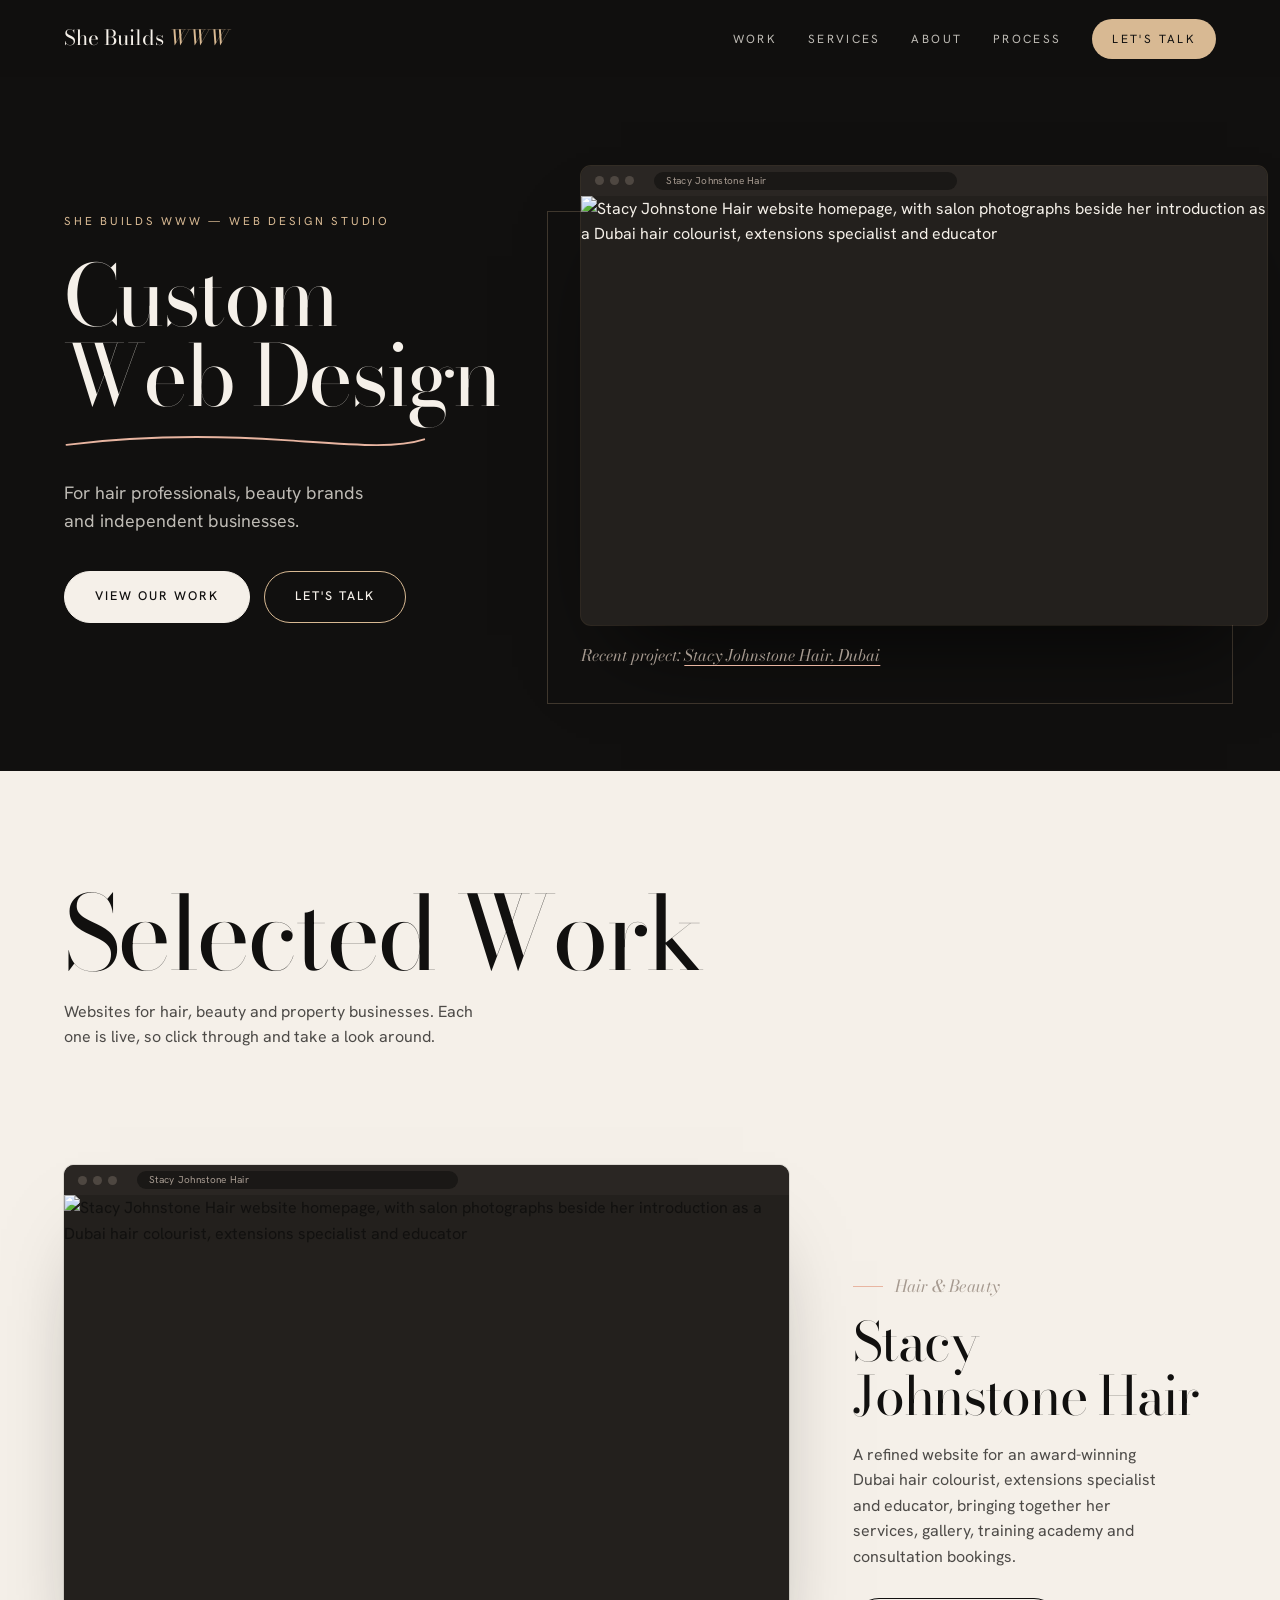
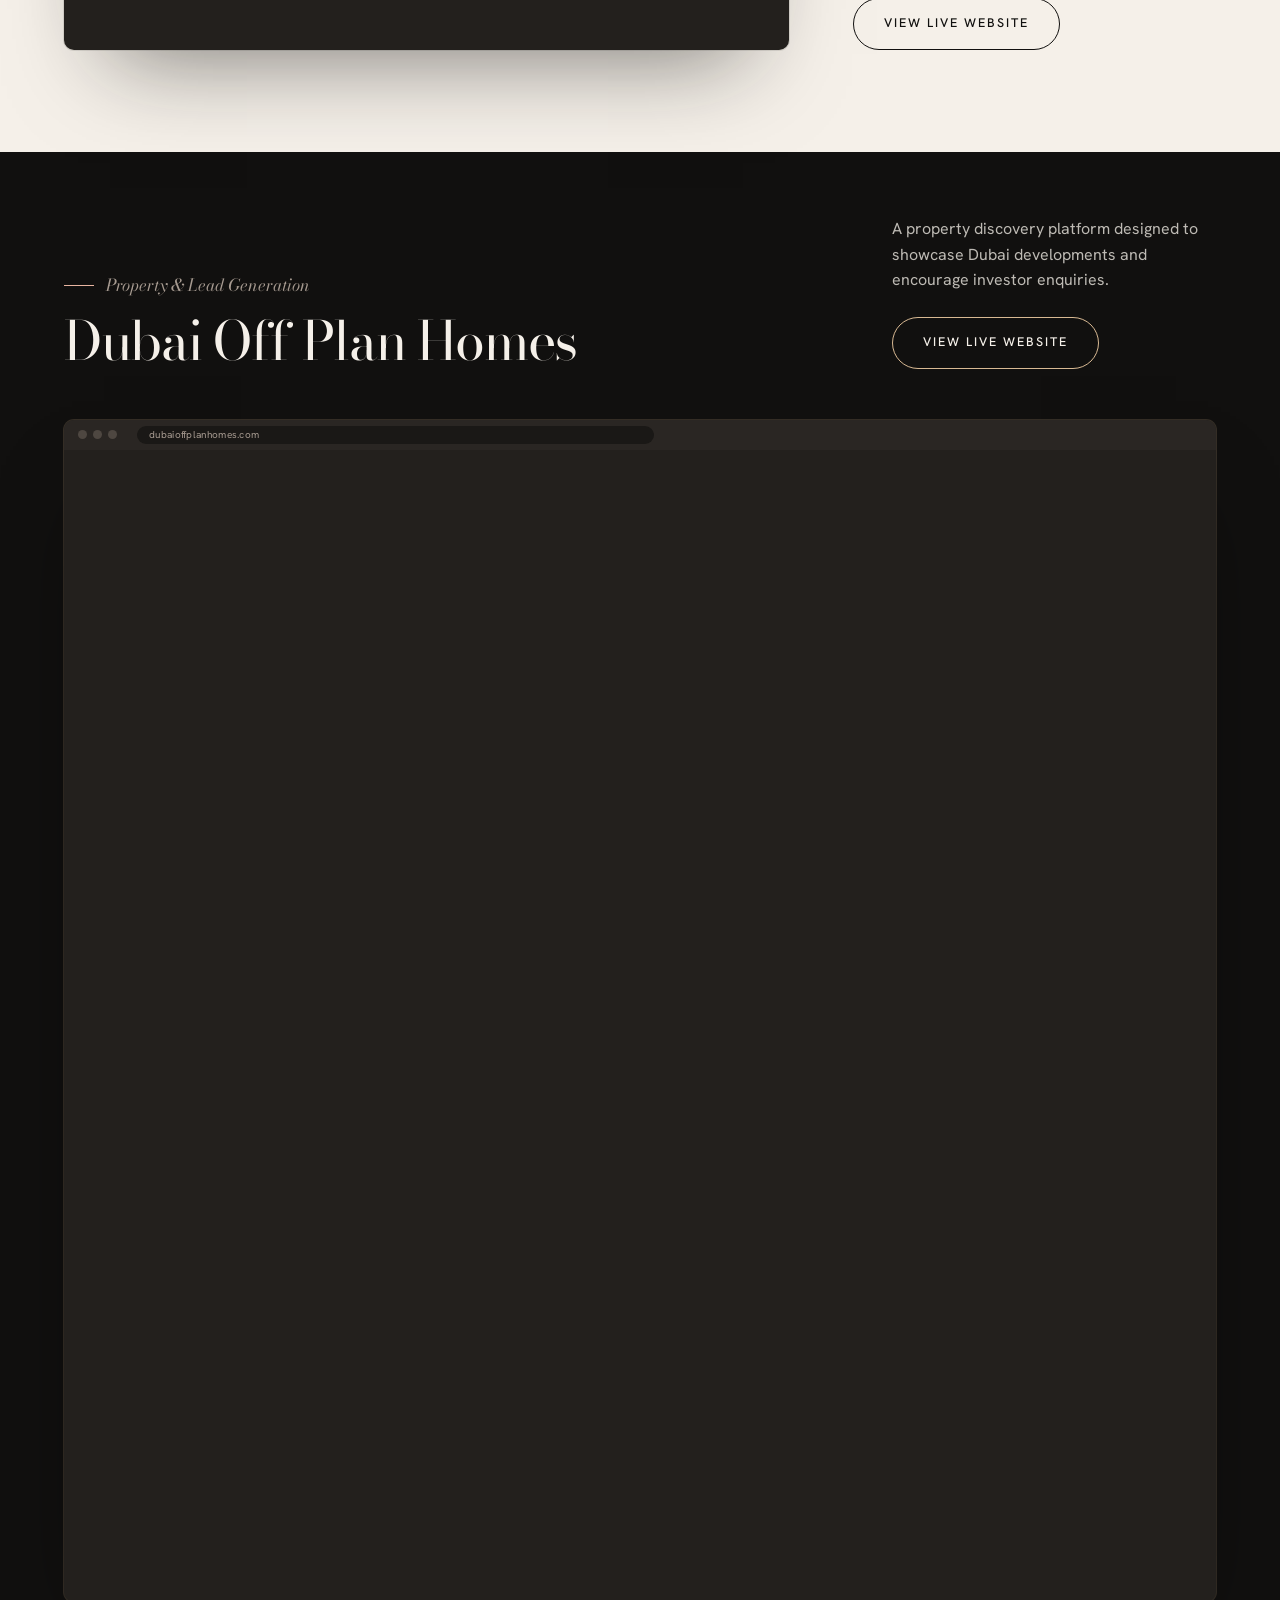
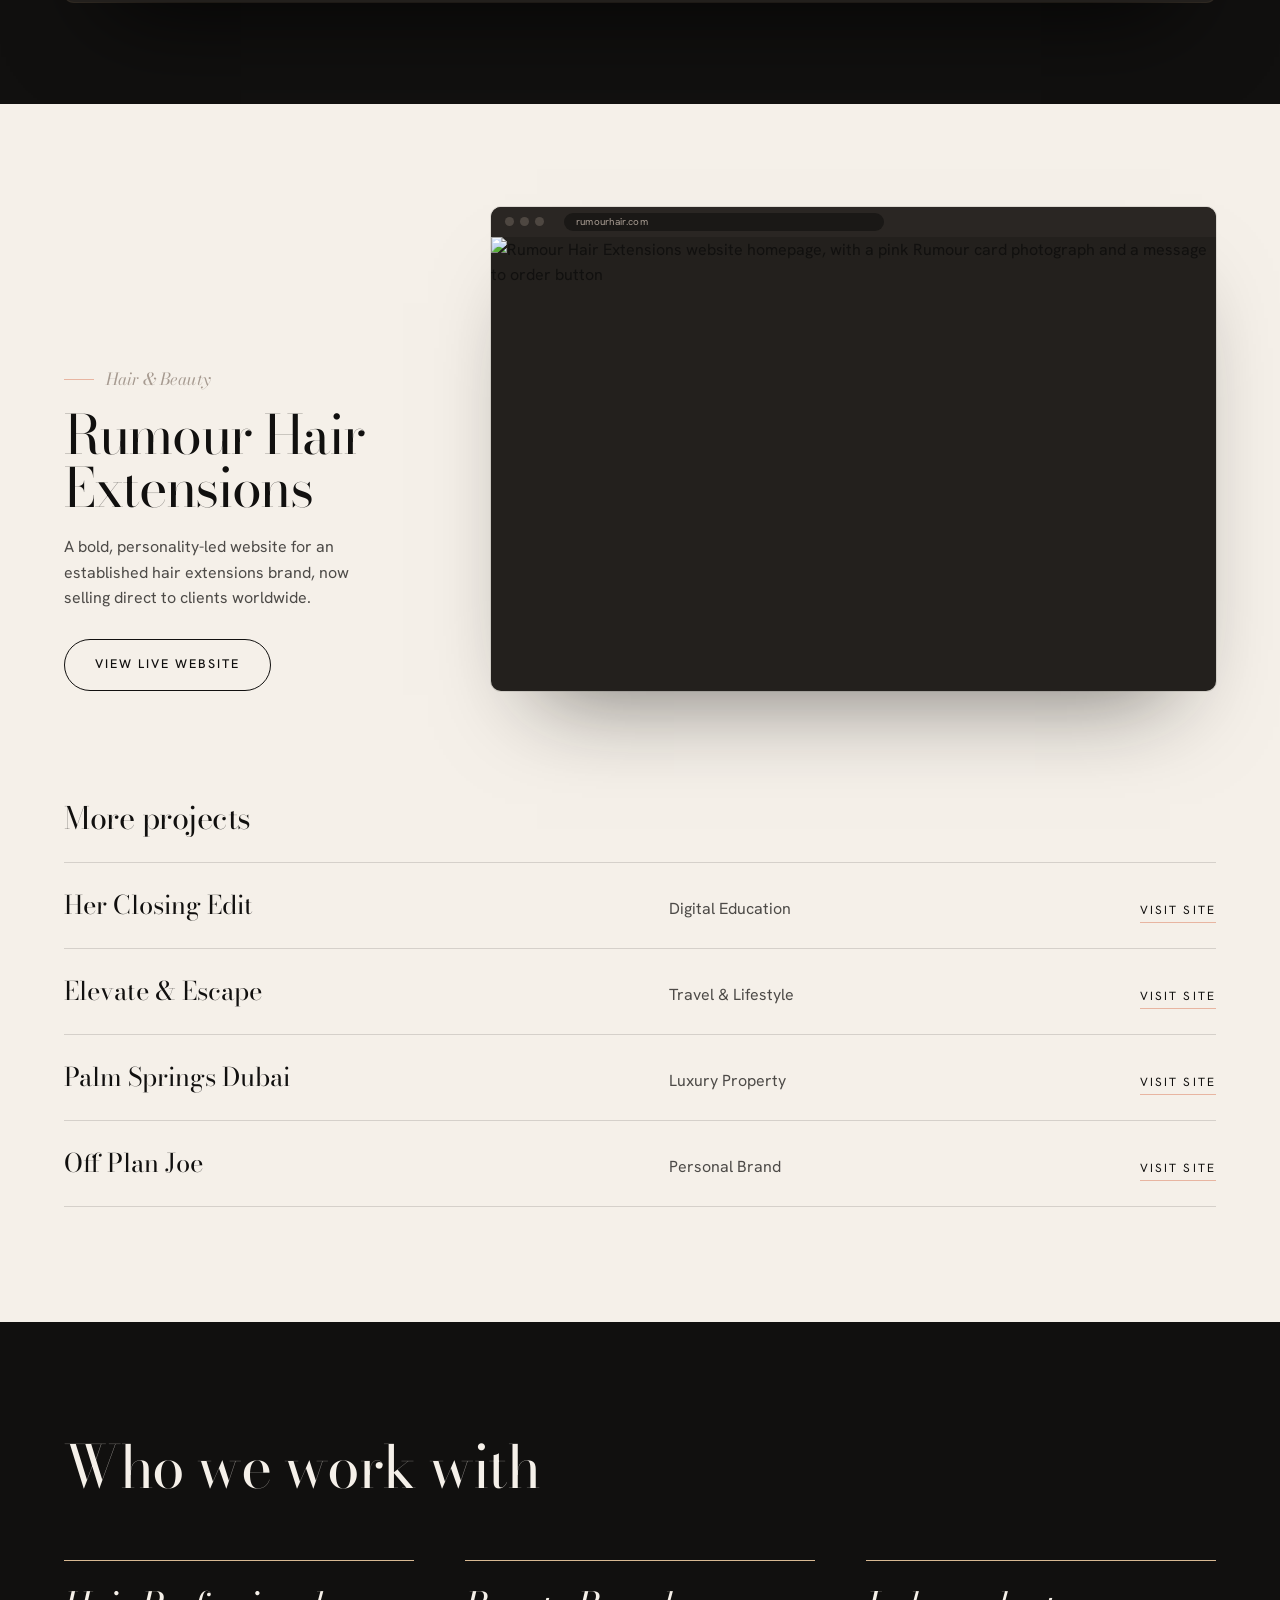
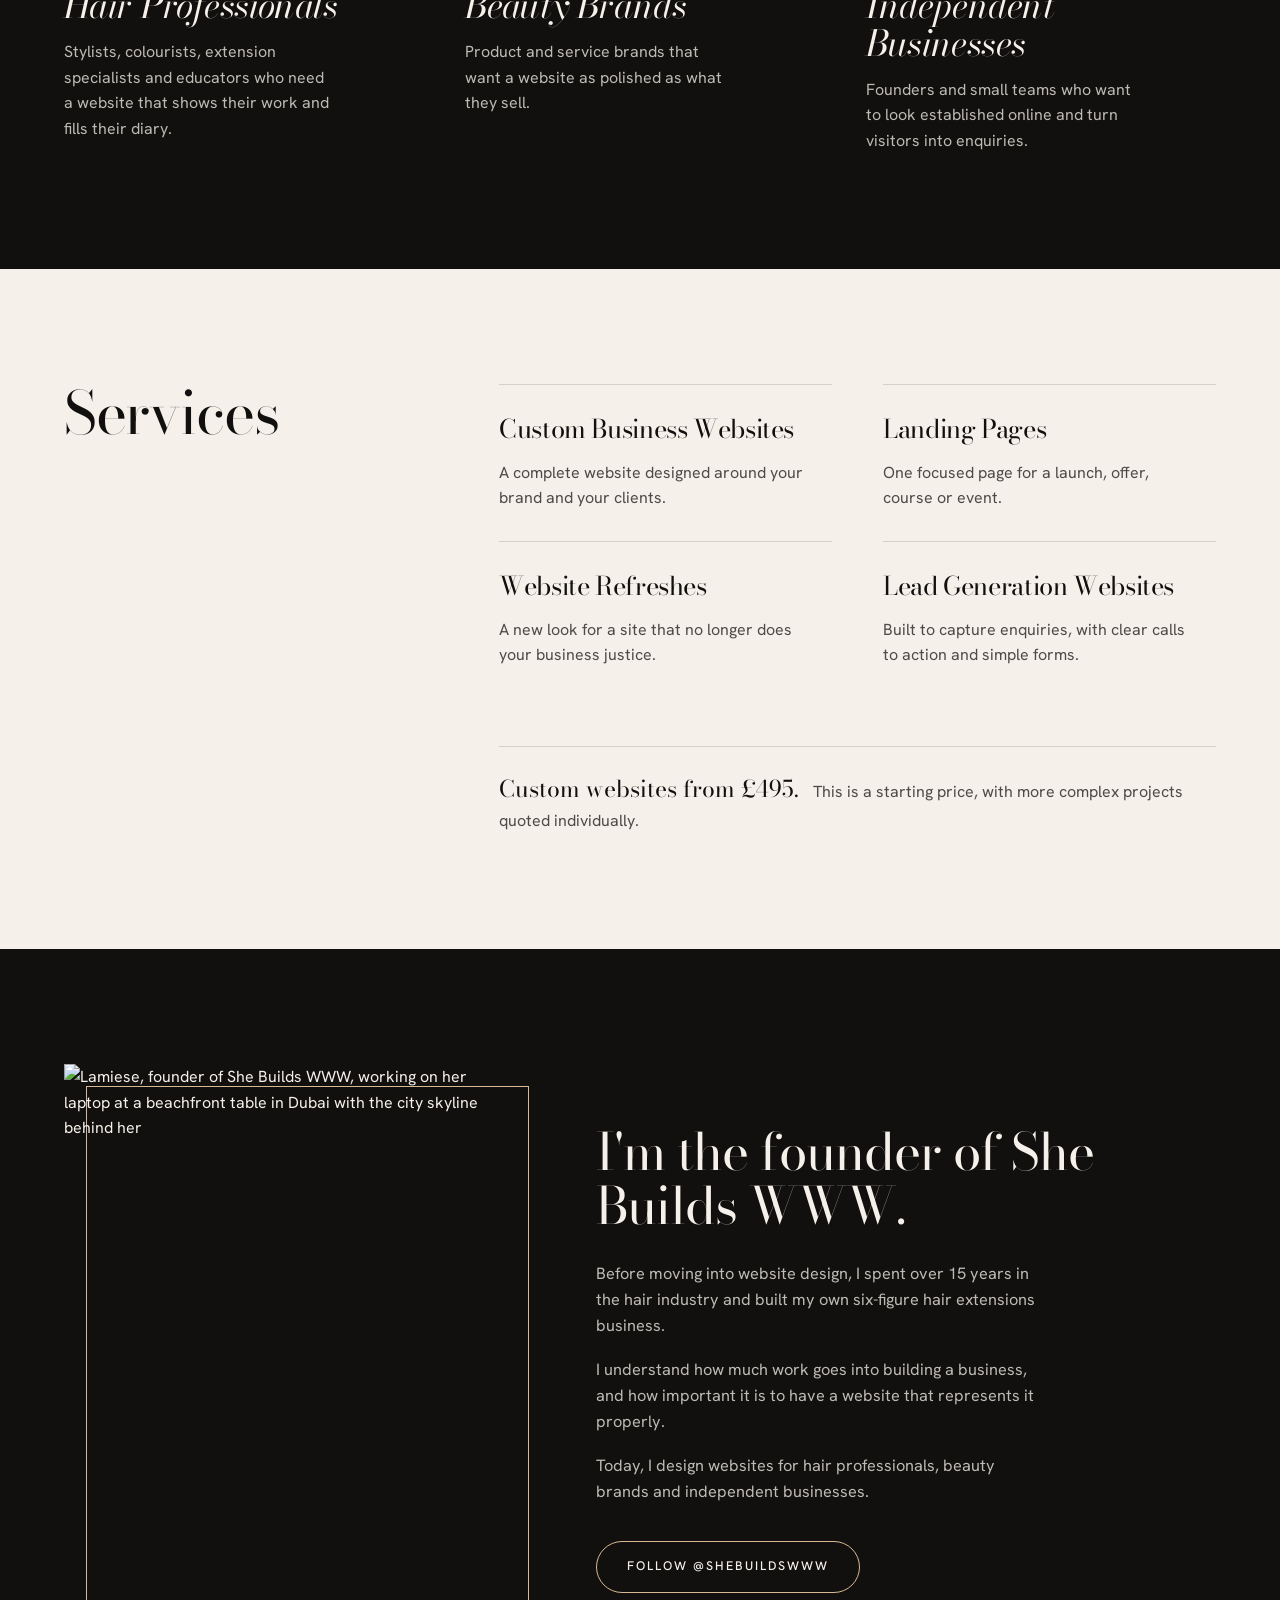
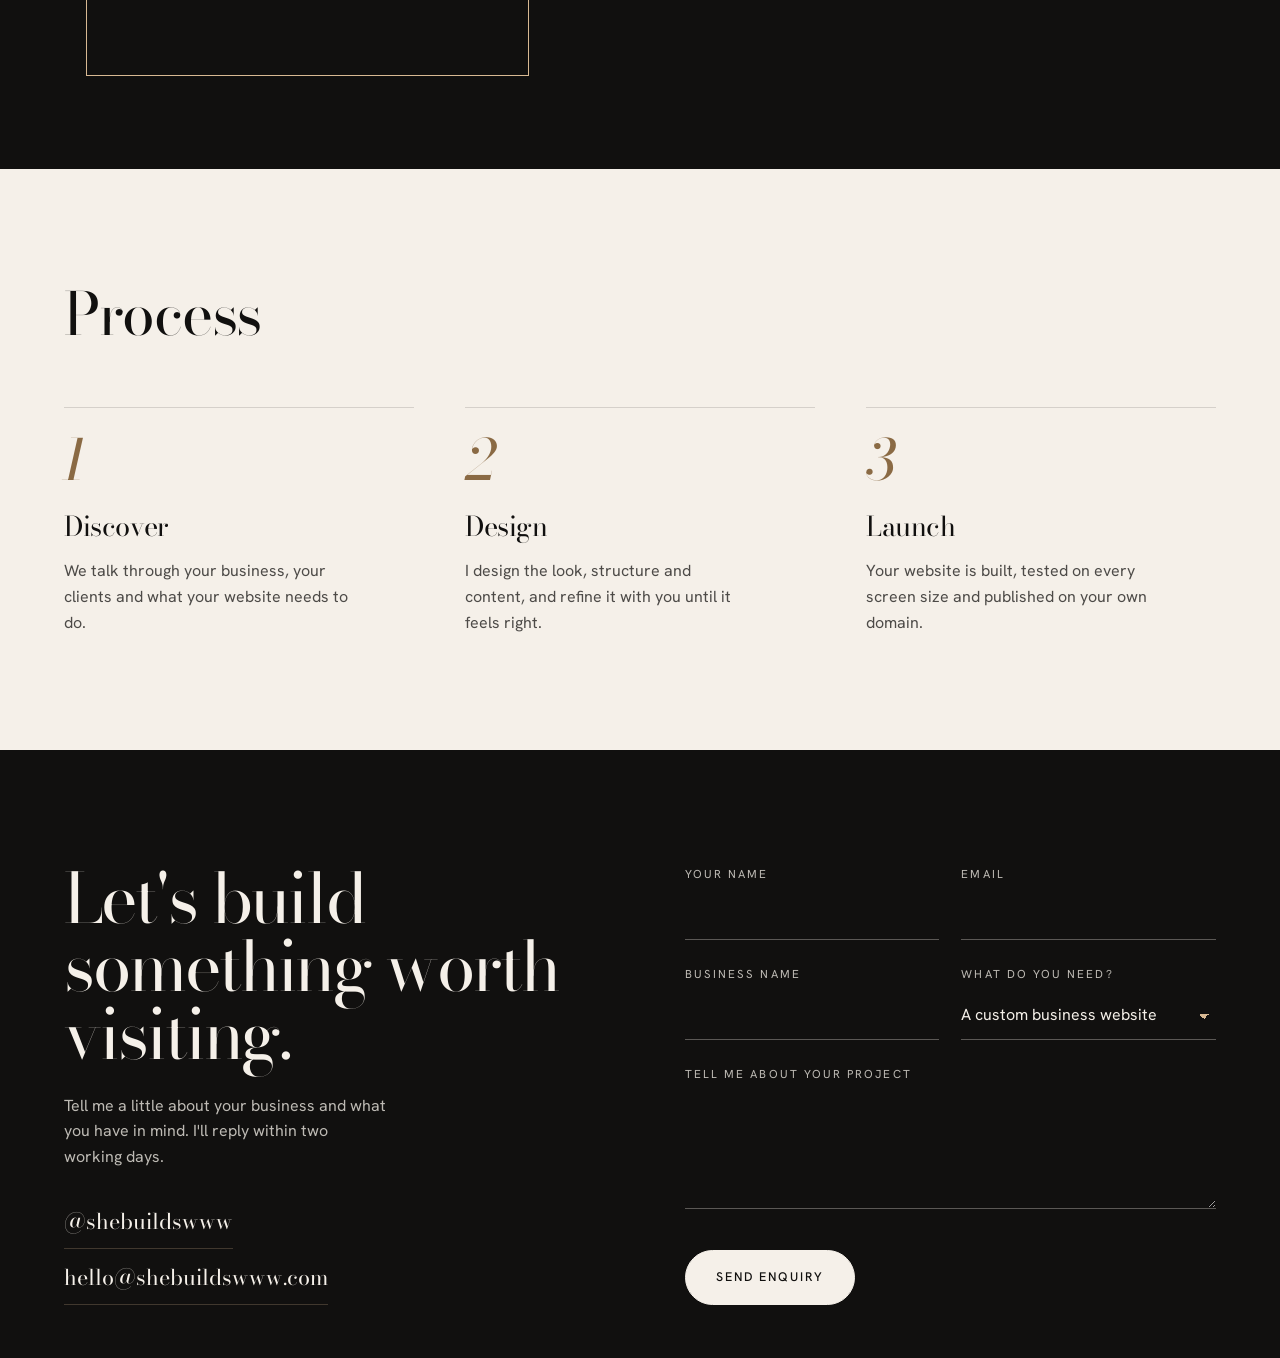
==== commit 50d7b9b0: "Add files via upload" ====
--- a/index.html
+++ b/index.html
@@ -3,19 +3,20 @@
 <head>
   <meta charset="utf-8">
   <meta name="viewport" content="width=device-width, initial-scale=1, viewport-fit=cover">
-  <title>She Builds WWW | Websites designed with purpose</title>
-  <meta name="description" content="She Builds WWW is an independent digital design studio creating beautifully considered websites for property, beauty, travel and education brands.">
+  <title>She Builds WWW | Custom Web Design for Hair, Beauty and Independent Businesses</title>
+  <meta name="description" content="Custom web design for hair professionals, beauty brands and independent businesses. Custom websites from £495.">
   <meta name="theme-color" content="#11100F">
   <link rel="canonical" href="https://shebuildswww.com/">
-  <meta property="og:title" content="She Builds WWW | Websites designed with purpose">
-  <meta property="og:description" content="I build websites that look good, work hard and bring ideas to life.">
+  <meta property="og:title" content="She Builds WWW | Custom Web Design">
+  <meta property="og:description" content="For hair professionals, beauty brands and independent businesses.">
   <meta property="og:url" content="https://shebuildswww.com/">
   <meta property="og:type" content="website">
-  <meta property="og:image" content="https://shebuildswww.com/images/og-image.jpg">
+  <meta property="og:image" content="https://shebuildswww.com/images/work/stacy-johnstone-hair.jpg">
   <link rel="icon" href="data:image/svg+xml,%3Csvg xmlns='http://www.w3.org/2000/svg' viewBox='0 0 64 64'%3E%3Crect width='64' height='64' fill='%2311100F'/%3E%3Ctext x='32' y='45' font-family='Georgia,serif' font-style='italic' font-size='38' fill='%23D8B993' text-anchor='middle'%3Esb%3C/text%3E%3C/svg%3E">
   <link rel="preconnect" href="https://fonts.googleapis.com">
   <link rel="preconnect" href="https://fonts.gstatic.com" crossorigin>
   <link href="https://fonts.googleapis.com/css2?family=Bodoni+Moda:ital,opsz,wght@0,6..96,400..600;1,6..96,400..600&family=Hanken+Grotesk:wght@300;400;500;600&display=swap" rel="stylesheet">
+  <link rel="preload" as="image" type="image/webp" imagesrcset="images/work/stacy-johnstone-hair-900.webp 900w, images/work/stacy-johnstone-hair-1800.webp 1800w" imagesizes="(min-width: 1025px) 56vw, 100vw">
   <link rel="stylesheet" href="styles.css">
 </head>
 <body>
@@ -28,377 +29,145 @@
       <ul class="nav-links" id="nav-links">
         <li><a href="#work">Work</a></li>
         <li><a href="#services">Services</a></li>
+        <li><a href="#about">About</a></li>
         <li><a href="#process">Process</a></li>
-        <li><a href="#about">About</a></li>
-        <li><a href="#contact">Contact</a></li>
+        <li class="nav-cta"><a href="#contact">Let's Talk</a></li>
       </ul>
     </div>
   </header>
 
   <main id="main">
-    <section class="hero">
+    <section class="hero dark">
       <div class="wrap hero-grid">
         <div>
-          <p class="hero-intro load load-1">Independent Digital Design Studio</p>
-          <h1 class="load load-2">Websites that make an impression.</h1>
+          <p class="hero-intro load load-1">She Builds WWW — Web Design Studio</p>
+          <h1 class="load load-2">Custom Web Design</h1>
           <svg class="swash load load-3" viewBox="0 0 460 24" aria-hidden="true"><path d="M3 15 C 90 4, 190 3, 280 9 S 420 20, 457 8"/></svg>
-          <p class="lede load load-3">Beautifully considered websites, digital brands and creative experiences. Designed with purpose. Built with vision.</p>
+          <p class="lede load load-3">For hair professionals, beauty brands and independent businesses.</p>
           <div class="hero-cta load load-4">
-            <a class="btn btn--solid" href="#work">Explore My Work</a>
+            <a class="btn btn--solid" href="#work">View Our Work</a>
             <a class="btn btn--ghost" href="#contact">Let's Talk</a>
           </div>
         </div>
-        <div class="comp" aria-label="Recent websites shown on laptop and mobile">
-          <div class="comp-frame load load-5"></div>
-          <p class="comp-tag load load-7">Recent work</p>
-          <div class="browser comp-back load load-5">
-          <div class="browser-bar"><i></i><i></i><i></i><span>elevate-escape.com</span></div>
-          <div class="screen" data-site="ee">
-            <div class="faux" aria-hidden="true">
-            <div class="f-nav"><b>Elevate &amp; Escape</b><span></span><span></span><span></span></div>
-            <div class="f-hero">
-              <div class="f-copy"><p class="f-h">Travel more. Live better.</p><span class="f-line"></span><span class="f-line short"></span><span class="f-btn">Join us</span></div>
-              <div class="f-img"></div>
+        <div class="hero-shot load load-5">
+          <a class="browser" href="https://luxury-rabanadas-fa7ecb.netlify.app/" target="_blank" rel="noopener" aria-label="Visit the Stacy Johnstone Hair website (opens in a new tab)"><span class="browser-bar" aria-hidden="true"><i></i><i></i><i></i><span>Stacy Johnstone Hair</span></span><picture><source type="image/webp" srcset="images/work/stacy-johnstone-hair-900.webp 900w, images/work/stacy-johnstone-hair-1800.webp 1800w" sizes="(min-width: 1025px) 56vw, 100vw"><img src="images/work/stacy-johnstone-hair.jpg" width="1800" height="1128" alt="Stacy Johnstone Hair website homepage, with salon photographs beside her introduction as a Dubai hair colourist, extensions specialist and educator" fetchpriority="high" decoding="async"></picture></a>
+          <p class="hero-caption">Recent project: <a href="https://luxury-rabanadas-fa7ecb.netlify.app/" target="_blank" rel="noopener">Stacy Johnstone Hair, Dubai</a></p>
+        </div>
+      </div>
+    </section>
+
+    <section id="work" aria-labelledby="work-title">
+      <div class="light">
+        <div class="wrap work-intro">
+          <h2 id="work-title">Selected Work</h2>
+          <p>Websites for hair, beauty and property businesses. Each one is live, so click through and take a look around.</p>
+        </div>
+      </div>
+
+      <article class="project light">
+        <div class="wrap project-grid">
+          <div class="project-shot"><a class="browser" href="https://luxury-rabanadas-fa7ecb.netlify.app/" target="_blank" rel="noopener" aria-label="Visit the Stacy Johnstone Hair website (opens in a new tab)"><span class="browser-bar" aria-hidden="true"><i></i><i></i><i></i><span>Stacy Johnstone Hair</span></span><picture><source type="image/webp" srcset="images/work/stacy-johnstone-hair-900.webp 900w, images/work/stacy-johnstone-hair-1800.webp 1800w" sizes="(min-width: 1025px) 62vw, 100vw"><img src="images/work/stacy-johnstone-hair.jpg" width="1800" height="1128" alt="Stacy Johnstone Hair website homepage, with salon photographs beside her introduction as a Dubai hair colourist, extensions specialist and educator" loading="lazy" decoding="async"></picture></a></div>
+          <div class="project-text">
+          <p class="project-cat">Hair &amp; Beauty</p>
+          <h3>Stacy Johnstone Hair</h3>
+          <p class="project-desc">A refined website for an award-winning Dubai hair colourist, extensions specialist and educator, bringing together her services, gallery, training academy and consultation bookings.</p>
+          <a class="btn btn--ghost" href="https://luxury-rabanadas-fa7ecb.netlify.app/" target="_blank" rel="noopener" aria-label="View the live Stacy Johnstone Hair website (opens in a new tab)">View Live Website</a>
+        </div>
+        </div>
+      </article>
+
+      <article class="project project--wide dark">
+        <div class="wrap">
+          <div class="project-head">
+            <div>
+              <p class="project-cat">Property &amp; Lead Generation</p>
+              <h3>Dubai Off Plan Homes</h3>
             </div>
-            <div class="f-row"><span></span><span></span><span></span></div>
-          </div>
-            <img class="shot" src="images/elevate-escape-desktop.jpg" alt="Elevate &amp; Escape website homepage on desktop" loading="lazy" onerror="this.remove()">
-          </div>
-        </div>
-          <div class="laptop comp-laptop load load-6">
-          <div class="laptop-lid">
-            <div class="screen" data-site="psd">
-              <div class="faux" aria-hidden="true">
-            <div class="f-nav"><b>Palm Springs Dubai</b><span></span><span></span><span></span></div>
-            <div class="f-hero">
-              <div class="f-copy"><p class="f-h">Palm Springs, Jebel Ali</p><span class="f-line"></span><span class="f-line short"></span><span class="f-btn">Register interest</span></div>
-              <div class="f-img"></div>
+            <div class="project-head-copy">
+              <p class="project-desc">A property discovery platform designed to showcase Dubai developments and encourage investor enquiries.</p>
+              <a class="btn btn--ghost" href="https://www.dubaioffplanhomes.com/" target="_blank" rel="noopener" aria-label="View the live Dubai Off Plan Homes website (opens in a new tab)">View Live Website</a>
             </div>
-            <div class="f-row"><span></span><span></span><span></span></div>
-          </div>
-              <img class="shot" src="images/palm-springs-dubai-desktop.jpg" alt="Palm Springs Dubai website on a laptop" onerror="this.remove()">
-            </div>
-          </div>
-          <div class="laptop-base"></div>
-        </div>
-          <div class="phone comp-phone load load-7">
-          <div class="screen screen--m" data-site="hce">
-            <div class="faux" aria-hidden="true">
-            <div class="f-nav"><b>Her Closing Edit</b><span></span><span></span><span></span></div>
-            <div class="f-hero">
-              <div class="f-copy"><p class="f-h">The art of the close</p><span class="f-line"></span><span class="f-line short"></span><span class="f-btn">Start here</span></div>
-              <div class="f-img"></div>
-            </div>
-            <div class="f-row"><span></span><span></span><span></span></div>
-          </div>
-            <img class="shot" src="images/her-closing-edit-mobile.jpg" alt="Her Closing Edit website on mobile" loading="lazy" onerror="this.remove()">
-          </div>
-        </div>
-        </div>
-      </div>
-    </section>
-
-    <section class="intro">
-      <div class="wrap intro-grid">
-        <h2 class="reveal">Good design is only the beginning.</h2>
-        <div class="intro-copy reveal">
-          <p>I believe a website should do more than simply look beautiful. It should tell a story, create an experience and give people a reason to take action.</p>
-          <p>From luxury property and beauty brands to travel and digital education, I bring ideas to life through thoughtful design and modern technology.</p>
-          <ul class="intro-sectors" aria-label="Industries">
-            <li>Luxury property</li><li>Beauty</li><li>Travel</li><li>Digital education</li>
+          </div>
+          <a class="browser" href="https://www.dubaioffplanhomes.com/" target="_blank" rel="noopener" aria-label="Visit the Dubai Off Plan Homes website (opens in a new tab)"><span class="browser-bar" aria-hidden="true"><i></i><i></i><i></i><span>dubaioffplanhomes.com</span></span><picture><source type="image/webp" srcset="images/work/dubai-off-plan-homes-900.webp 900w, images/work/dubai-off-plan-homes-1800.webp 1800w" sizes="(min-width: 1320px) 1180px, 100vw"><img src="images/work/dubai-off-plan-homes.jpg" width="1800" height="1164" alt="Dubai Off Plan Homes website homepage, with a gold headline over the Dubai skyline and buttons to explore projects or book a free consultation" loading="lazy" decoding="async"></picture></a>
+        </div>
+      </article>
+
+      <article class="project project--right light">
+        <div class="wrap project-grid">
+          <div class="project-shot"><a class="browser" href="https://rumourhair.com/" target="_blank" rel="noopener" aria-label="Visit the Rumour Hair Extensions website (opens in a new tab)"><span class="browser-bar" aria-hidden="true"><i></i><i></i><i></i><span>rumourhair.com</span></span><picture><source type="image/webp" srcset="images/work/rumour-hair-extensions-900.webp 900w, images/work/rumour-hair-extensions-1800.webp 1800w" sizes="(min-width: 1025px) 62vw, 100vw"><img src="images/work/rumour-hair-extensions.jpg" width="1800" height="1127" alt="Rumour Hair Extensions website homepage, with a pink Rumour card photograph and a message to order button" loading="lazy" decoding="async"></picture></a></div>
+          <div class="project-text">
+          <p class="project-cat">Hair &amp; Beauty</p>
+          <h3>Rumour Hair Extensions</h3>
+          <p class="project-desc">A bold, personality-led website for an established hair extensions brand, now selling direct to clients worldwide.</p>
+          <a class="btn btn--ghost" href="https://rumourhair.com/" target="_blank" rel="noopener" aria-label="View the live Rumour Hair Extensions website (opens in a new tab)">View Live Website</a>
+        </div>
+        </div>
+      </article>
+
+      <div class="light">
+        <div class="wrap more">
+          <h3 class="more-title">More projects</h3>
+          <ul class="more-list">
+          <li><a href="https://herclosingedit.com" target="_blank" rel="noopener"><span class="more-name">Her Closing Edit</span><span class="more-cat">Digital Education</span><span class="more-go">Visit site</span></a></li>
+          <li><a href="https://elevate-escape.com/" target="_blank" rel="noopener"><span class="more-name">Elevate &amp; Escape</span><span class="more-cat">Travel &amp; Lifestyle</span><span class="more-go">Visit site</span></a></li>
+          <li><a href="https://palmspringsdubai.me" target="_blank" rel="noopener"><span class="more-name">Palm Springs Dubai</span><span class="more-cat">Luxury Property</span><span class="more-go">Visit site</span></a></li>
+          <li><a href="https://offplanjoe.com/" target="_blank" rel="noopener"><span class="more-name">Off Plan Joe</span><span class="more-cat">Personal Brand</span><span class="more-go">Visit site</span></a></li>
           </ul>
         </div>
       </div>
     </section>
 
-    <section id="work" aria-labelledby="work-title">
-      <div class="wrap work-head">
-        <h2 id="work-title" class="reveal">Selected <em>work</em></h2>
-        <p>A collection of websites built for brands in property, beauty, travel and education. Every one is live, so take a look around.</p>
-      </div>
-      
-    <article class="project on-light" id="her-closing-edit">
-      <div class="wrap project-grid">
-        <div class="project-media reveal">
-          <div class="browser">
-          <div class="browser-bar"><i></i><i></i><i></i><span>herclosingedit.com</span></div>
-          <div class="screen" data-site="hce">
-            <div class="faux" aria-hidden="true">
-            <div class="f-nav"><b>Her Closing Edit</b><span></span><span></span><span></span></div>
-            <div class="f-hero">
-              <div class="f-copy"><p class="f-h">The art of the close</p><span class="f-line"></span><span class="f-line short"></span><span class="f-btn">Start here</span></div>
-              <div class="f-img"></div>
-            </div>
-            <div class="f-row"><span></span><span></span><span></span></div>
-          </div>
-            <img class="shot" src="images/her-closing-edit-desktop.jpg" alt="Her Closing Edit website homepage on desktop" loading="lazy" onerror="this.remove()">
-          </div>
-        </div>
-          <div class="phone">
-          <div class="screen screen--m" data-site="hce">
-            <div class="faux" aria-hidden="true">
-            <div class="f-nav"><b>Her Closing Edit</b><span></span><span></span><span></span></div>
-            <div class="f-hero">
-              <div class="f-copy"><p class="f-h">The art of the close</p><span class="f-line"></span><span class="f-line short"></span><span class="f-btn">Start here</span></div>
-              <div class="f-img"></div>
-            </div>
-            <div class="f-row"><span></span><span></span><span></span></div>
-          </div>
-            <img class="shot" src="images/her-closing-edit-mobile.jpg" alt="Her Closing Edit website on mobile" loading="lazy" onerror="this.remove()">
-          </div>
-        </div>
-        </div>
-        <div class="project-text">
-          <p class="project-cat">Digital Education</p>
-          <h3>Her Closing Edit</h3>
-          <p class="project-desc">A feminine, editorial-inspired education platform introducing women to the world of high-ticket sales.</p>
-          <a class="project-url" href="https://herclosingedit.com" target="_blank" rel="noopener">herclosingedit.com</a>
-          <a class="btn btn--ghost" href="https://herclosingedit.com" target="_blank" rel="noopener" aria-label="View live website: Her Closing Edit">View Live Website</a>
-        </div>
-      </div>
-    </article>
-    <article class="project on-dark flip" id="elevate-escape">
-      <div class="wrap project-grid">
-        <div class="project-media reveal">
-          <div class="browser">
-          <div class="browser-bar"><i></i><i></i><i></i><span>elevate-escape.com</span></div>
-          <div class="screen" data-site="ee">
-            <div class="faux" aria-hidden="true">
-            <div class="f-nav"><b>Elevate &amp; Escape</b><span></span><span></span><span></span></div>
-            <div class="f-hero">
-              <div class="f-copy"><p class="f-h">Travel more. Live better.</p><span class="f-line"></span><span class="f-line short"></span><span class="f-btn">Join us</span></div>
-              <div class="f-img"></div>
-            </div>
-            <div class="f-row"><span></span><span></span><span></span></div>
-          </div>
-            <img class="shot" src="images/elevate-escape-desktop.jpg" alt="Elevate &amp; Escape website homepage on desktop" loading="lazy" onerror="this.remove()">
-          </div>
-        </div>
-          <div class="phone">
-          <div class="screen screen--m" data-site="ee">
-            <div class="faux" aria-hidden="true">
-            <div class="f-nav"><b>Elevate &amp; Escape</b><span></span><span></span><span></span></div>
-            <div class="f-hero">
-              <div class="f-copy"><p class="f-h">Travel more. Live better.</p><span class="f-line"></span><span class="f-line short"></span><span class="f-btn">Join us</span></div>
-              <div class="f-img"></div>
-            </div>
-            <div class="f-row"><span></span><span></span><span></span></div>
-          </div>
-            <img class="shot" src="images/elevate-escape-mobile.jpg" alt="Elevate &amp; Escape website on mobile" loading="lazy" onerror="this.remove()">
-          </div>
-        </div>
-        </div>
-        <div class="project-text">
-          <p class="project-cat">Travel &amp; Lifestyle</p>
-          <h3>Elevate &amp; Escape</h3>
-          <p class="project-desc">A vibrant travel and community platform combining aspirational imagery with an engaging digital experience.</p>
-          <a class="project-url" href="https://elevate-escape.com/" target="_blank" rel="noopener">elevate-escape.com</a>
-          <a class="btn btn--ghost" href="https://elevate-escape.com/" target="_blank" rel="noopener" aria-label="View live website: Elevate &amp; Escape">View Live Website</a>
-        </div>
-      </div>
-    </article>
-    <article class="project on-light" id="palm-springs-dubai">
-      <div class="wrap project-grid">
-        <div class="project-media reveal">
-          <div class="browser">
-          <div class="browser-bar"><i></i><i></i><i></i><span>palmspringsdubai.me</span></div>
-          <div class="screen" data-site="psd">
-            <div class="faux" aria-hidden="true">
-            <div class="f-nav"><b>Palm Springs Dubai</b><span></span><span></span><span></span></div>
-            <div class="f-hero">
-              <div class="f-copy"><p class="f-h">Palm Springs, Jebel Ali</p><span class="f-line"></span><span class="f-line short"></span><span class="f-btn">Register interest</span></div>
-              <div class="f-img"></div>
-            </div>
-            <div class="f-row"><span></span><span></span><span></span></div>
-          </div>
-            <img class="shot" src="images/palm-springs-dubai-desktop.jpg" alt="Palm Springs Dubai website homepage on desktop" loading="lazy" onerror="this.remove()">
-          </div>
-        </div>
-          <div class="phone">
-          <div class="screen screen--m" data-site="psd">
-            <div class="faux" aria-hidden="true">
-            <div class="f-nav"><b>Palm Springs Dubai</b><span></span><span></span><span></span></div>
-            <div class="f-hero">
-              <div class="f-copy"><p class="f-h">Palm Springs, Jebel Ali</p><span class="f-line"></span><span class="f-line short"></span><span class="f-btn">Register interest</span></div>
-              <div class="f-img"></div>
-            </div>
-            <div class="f-row"><span></span><span></span><span></span></div>
-          </div>
-            <img class="shot" src="images/palm-springs-dubai-mobile.jpg" alt="Palm Springs Dubai website on mobile" loading="lazy" onerror="this.remove()">
-          </div>
-        </div>
-        </div>
-        <div class="project-text">
-          <p class="project-cat">Luxury Property</p>
-          <h3>Palm Springs Dubai</h3>
-          <p class="project-desc">A premium property launch website featuring sophisticated design, development information and lead capture.</p>
-          <a class="project-url" href="https://palmspringsdubai.me" target="_blank" rel="noopener">palmspringsdubai.me</a>
-          <a class="btn btn--ghost" href="https://palmspringsdubai.me" target="_blank" rel="noopener" aria-label="View live website: Palm Springs Dubai">View Live Website</a>
-        </div>
-      </div>
-    </article>
-    <article class="project on-dark flip" id="dubai-off-plan-homes">
-      <div class="wrap project-grid">
-        <div class="project-media reveal">
-          <div class="browser">
-          <div class="browser-bar"><i></i><i></i><i></i><span>dubaioffplanhomes.com</span></div>
-          <div class="screen" data-site="dop">
-            <div class="faux" aria-hidden="true">
-            <div class="f-nav"><b>Dubai Off Plan Homes</b><span></span><span></span><span></span></div>
-            <div class="f-hero">
-              <div class="f-copy"><p class="f-h">Dubai's newest launches</p><span class="f-line"></span><span class="f-line short"></span><span class="f-btn">Explore</span></div>
-              <div class="f-img"></div>
-            </div>
-            <div class="f-row"><span></span><span></span><span></span></div>
-          </div>
-            <img class="shot" src="images/dubai-off-plan-homes-desktop.jpg" alt="Dubai Off Plan Homes website homepage on desktop" loading="lazy" onerror="this.remove()">
-          </div>
-        </div>
-          <div class="phone">
-          <div class="screen screen--m" data-site="dop">
-            <div class="faux" aria-hidden="true">
-            <div class="f-nav"><b>Dubai Off Plan Homes</b><span></span><span></span><span></span></div>
-            <div class="f-hero">
-              <div class="f-copy"><p class="f-h">Dubai's newest launches</p><span class="f-line"></span><span class="f-line short"></span><span class="f-btn">Explore</span></div>
-              <div class="f-img"></div>
-            </div>
-            <div class="f-row"><span></span><span></span><span></span></div>
-          </div>
-            <img class="shot" src="images/dubai-off-plan-homes-mobile.jpg" alt="Dubai Off Plan Homes website on mobile" loading="lazy" onerror="this.remove()">
-          </div>
-        </div>
-        </div>
-        <div class="project-text">
-          <p class="project-cat">Real Estate</p>
-          <h3>Dubai Off Plan Homes</h3>
-          <p class="project-desc">A property discovery platform designed to showcase Dubai developments and encourage investor enquiries.</p>
-          <a class="project-url" href="https://www.dubaioffplanhomes.com/" target="_blank" rel="noopener">dubaioffplanhomes.com</a>
-          <a class="btn btn--ghost" href="https://www.dubaioffplanhomes.com/" target="_blank" rel="noopener" aria-label="View live website: Dubai Off Plan Homes">View Live Website</a>
-        </div>
-      </div>
-    </article>
-    <article class="project on-light" id="rumour-hair">
-      <div class="wrap project-grid">
-        <div class="project-media reveal">
-          <div class="browser">
-          <div class="browser-bar"><i></i><i></i><i></i><span>rumourhair.com</span></div>
-          <div class="screen" data-site="rh">
-            <div class="faux" aria-hidden="true">
-            <div class="f-nav"><b>Rumour Hair</b><span></span><span></span><span></span></div>
-            <div class="f-hero">
-              <div class="f-copy"><p class="f-h">Hair with personality</p><span class="f-line"></span><span class="f-line short"></span><span class="f-btn">Shop now</span></div>
-              <div class="f-img"></div>
-            </div>
-            <div class="f-row"><span></span><span></span><span></span></div>
-          </div>
-            <img class="shot" src="images/rumour-hair-desktop.jpg" alt="Rumour Hair website homepage on desktop" loading="lazy" onerror="this.remove()">
-          </div>
-        </div>
-          <div class="phone">
-          <div class="screen screen--m" data-site="rh">
-            <div class="faux" aria-hidden="true">
-            <div class="f-nav"><b>Rumour Hair</b><span></span><span></span><span></span></div>
-            <div class="f-hero">
-              <div class="f-copy"><p class="f-h">Hair with personality</p><span class="f-line"></span><span class="f-line short"></span><span class="f-btn">Shop now</span></div>
-              <div class="f-img"></div>
-            </div>
-            <div class="f-row"><span></span><span></span><span></span></div>
-          </div>
-            <img class="shot" src="images/rumour-hair-mobile.jpg" alt="Rumour Hair website on mobile" loading="lazy" onerror="this.remove()">
-          </div>
-        </div>
-        </div>
-        <div class="project-text">
-          <p class="project-cat">Beauty &amp; E-Commerce</p>
-          <h3>Rumour Hair</h3>
-          <p class="project-desc">A bold, personality-led digital experience for an established hair extension brand.</p>
-          <a class="project-url" href="https://rumourhair.com/" target="_blank" rel="noopener">rumourhair.com</a>
-          <a class="btn btn--ghost" href="https://rumourhair.com/" target="_blank" rel="noopener" aria-label="View live website: Rumour Hair">View Live Website</a>
-        </div>
-      </div>
-    </article>
-    <article class="project on-dark flip" id="off-plan-joe">
-      <div class="wrap project-grid">
-        <div class="project-media reveal">
-          <div class="browser">
-          <div class="browser-bar"><i></i><i></i><i></i><span>offplanjoe.com</span></div>
-          <div class="screen" data-site="opj">
-            <div class="faux" aria-hidden="true">
-            <div class="f-nav"><b>Off Plan Joe</b><span></span><span></span><span></span></div>
-            <div class="f-hero">
-              <div class="f-copy"><p class="f-h">Property advice, made personal</p><span class="f-line"></span><span class="f-line short"></span><span class="f-btn">Book a call</span></div>
-              <div class="f-img"></div>
-            </div>
-            <div class="f-row"><span></span><span></span><span></span></div>
-          </div>
-            <img class="shot" src="images/off-plan-joe-desktop.jpg" alt="Off Plan Joe website homepage on desktop" loading="lazy" onerror="this.remove()">
-          </div>
-        </div>
-          <div class="phone">
-          <div class="screen screen--m" data-site="opj">
-            <div class="faux" aria-hidden="true">
-            <div class="f-nav"><b>Off Plan Joe</b><span></span><span></span><span></span></div>
-            <div class="f-hero">
-              <div class="f-copy"><p class="f-h">Property advice, made personal</p><span class="f-line"></span><span class="f-line short"></span><span class="f-btn">Book a call</span></div>
-              <div class="f-img"></div>
-            </div>
-            <div class="f-row"><span></span><span></span><span></span></div>
-          </div>
-            <img class="shot" src="images/off-plan-joe-mobile.jpg" alt="Off Plan Joe website on mobile" loading="lazy" onerror="this.remove()">
-          </div>
-        </div>
-        </div>
-        <div class="project-text">
-          <p class="project-cat">Personal Brand</p>
-          <h3>Off Plan Joe</h3>
-          <p class="project-desc">A personal brand website for a Dubai property advisor, built to earn trust and turn visitors into conversations.</p>
-          <a class="project-url" href="https://offplanjoe.com/" target="_blank" rel="noopener">offplanjoe.com</a>
-          <a class="btn btn--ghost" href="https://offplanjoe.com/" target="_blank" rel="noopener" aria-label="View live website: Off Plan Joe">View Live Website</a>
-        </div>
-      </div>
-    </article>
-    </section>
-
-    <section class="services" id="services">
+    <section class="audiences dark" aria-labelledby="audiences-title">
       <div class="wrap">
-        <div class="services-top">
-          <h2 class="reveal">What I build</h2>
-          <p>Every project is designed and built by me, from the first idea to the day it goes live.</p>
-        </div>
-        <div class="service"><h3>Brand websites</h3><p>A complete website that captures who you are, shows your work beautifully and makes it easy for the right people to get in touch.</p></div>
-        <div class="service"><h3>Launch and lead generation sites</h3><p>Focused websites for property launches, campaigns and offers, designed to collect enquiries and turn interest into conversations.</p></div>
-        <div class="service"><h3>Landing pages</h3><p>A single, well-crafted page for a course, product or event, with one clear action for your visitors to take.</p></div>
-        <div class="service"><h3>Website refreshes</h3><p>A new look and a smoother experience for a site that no longer reflects how good your business really is.</p></div>
-      </div>
-    </section>
-
-    <section class="process" id="process">
+        <h2 id="audiences-title">Who we work with</h2>
+        <ul class="audience-list">
+          <li><h3>Hair Professionals</h3><p>Stylists, colourists, extension specialists and educators who need a website that shows their work and fills their diary.</p></li>
+          <li><h3>Beauty Brands</h3><p>Product and service brands that want a website as polished as what they sell.</p></li>
+          <li><h3>Independent Businesses</h3><p>Founders and small teams who want to look established online and turn visitors into enquiries.</p></li>
+        </ul>
+      </div>
+    </section>
+
+    <section class="services light" id="services">
+      <div class="wrap services-grid">
+        <h2>Services</h2>
+        <div>
+          <ul class="service-list">
+            <li><h3>Custom Business Websites</h3><p>A complete website designed around your brand and your clients.</p></li>
+            <li><h3>Landing Pages</h3><p>One focused page for a launch, offer, course or event.</p></li>
+            <li><h3>Website Refreshes</h3><p>A new look for a site that no longer does your business justice.</p></li>
+            <li><h3>Lead Generation Websites</h3><p>Built to capture enquiries, with clear calls to action and simple forms.</p></li>
+          </ul>
+          <p class="price"><strong>Custom websites from £495.</strong> This is a starting price, with more complex projects quoted individually.</p>
+        </div>
+      </div>
+    </section>
+
+    <section class="about dark" id="about">
+      <div class="wrap about-grid">
+        <div class="about-photo"><picture><source type="image/webp" srcset="images/founder/lamiese-founder-800.webp 800w, images/founder/lamiese-founder-1400.webp 1400w" sizes="(min-width: 1025px) 38vw, 90vw"><img src="images/founder/lamiese-founder.jpg" width="1400" height="1867" alt="Lamiese, founder of She Builds WWW, working on her laptop at a beachfront table in Dubai with the city skyline behind her" loading="lazy" decoding="async"></picture></div>
+        <div class="about-copy">
+          <h2>I'm the founder of She Builds WWW.</h2>
+          <p>Before moving into website design, I spent over 15 years in the hair industry and built my own six-figure hair extensions business.</p>
+          <p>I understand how much work goes into building a business, and how important it is to have a website that represents it properly.</p>
+          <p>Today, I design websites for hair professionals, beauty brands and independent businesses.</p>
+          <a class="btn btn--ghost" href="https://instagram.com/shebuildswww" target="_blank" rel="noopener">Follow @shebuildswww</a>
+        </div>
+      </div>
+    </section>
+
+    <section class="process light" id="process">
       <div class="wrap">
-        <h2 class="reveal">From first conversation to live website</h2>
+        <h2>Process</h2>
         <ol class="steps">
-          <li><h3>Conversation</h3><p>We talk about your business, your audience and what your website needs to achieve.</p></li>
-          <li><h3>Design</h3><p>I create the look and feel, write the structure and refine it with you until it feels right.</p></li>
+          <li><h3>Discover</h3><p>We talk through your business, your clients and what your website needs to do.</p></li>
+          <li><h3>Design</h3><p>I design the look, structure and content, and refine it with you until it feels right.</p></li>
           <li><h3>Launch</h3><p>Your website is built, tested on every screen size and published on your own domain.</p></li>
         </ol>
       </div>
     </section>
 
-    <section class="about" id="about">
-      <div class="wrap about-grid">
-        <div class="about-mark reveal">
-          <span aria-hidden="true">www</span>
-          <img src="images/about.jpg" alt="Portrait of the founder of She Builds WWW" loading="lazy" onerror="this.remove()">
-        </div>
-        <div class="about-copy">
-          <h2>A boutique studio, by design.</h2>
-          <p>She Builds WWW is an independent studio based in Dubai, working with brands wherever they are. I design and build every website myself, so you have one person who understands your vision from the very first call to the moment your site goes live.</p>
-          <p>I build for businesses I understand from the inside: property, beauty, travel and education. That means websites that look good, work hard and bring ideas to life.</p>
-          <a class="btn btn--ghost" href="https://instagram.com/shebuildswww" target="_blank" rel="noopener">Follow @shebuildswww</a>
-        </div>
-      </div>
-    </section>
-
-    <section class="contact" id="contact">
+    <section class="contact dark" id="contact">
       <div class="wrap contact-grid">
         <div class="contact-side">
           <h2>Let's build something worth visiting.</h2>
@@ -419,10 +188,10 @@
             <div class="field"><label for="f-business">Business name</label><input id="f-business" name="business" type="text" autocomplete="organization"></div>
             <div class="field"><label for="f-type">What do you need?</label>
               <select id="f-type" name="project-type">
-                <option>A new brand website</option>
-                <option>A launch or lead generation site</option>
+                <option>A custom business website</option>
                 <option>A landing page</option>
                 <option>A website refresh</option>
+                <option>A lead generation website</option>
                 <option>Not sure yet</option>
               </select>
             </div>
@@ -434,11 +203,11 @@
     </section>
   </main>
 
-  <footer class="site-footer">
+  <footer class="site-footer dark">
     <div class="wrap">
       <p class="footer-mark" aria-hidden="true">She Builds <em>WWW</em></p>
       <div class="footer-row">
-        <span>&copy; <span id="year">2026</span> She Builds WWW. Websites designed with purpose.</span>
+        <span>&copy; <span id="year">2026</span> She Builds WWW. Custom web design.</span>
         <nav aria-label="Footer">
           <a href="#work">Work</a>
           <a href="#contact">Contact</a>
--- a/styles.css
+++ b/styles.css
@@ -1,343 +1,245 @@
-/* She Builds WWW — styles */
+/* She Builds WWW */
 :root {
   --black: #11100F;
-  --black-2: #1A1816;
+  --black-2: #1B1917;
   --ivory: #F5F0E9;
+  --ivory-2: #EDE5DA;
   --gold: #D8B993;
+  --gold-deep: #8A6A44;
   --peach: #E8B5A1;
   --taupe: #A69A90;
-  --ivory-soft: rgba(245, 240, 233, 0.72);
-  --black-soft: rgba(17, 16, 15, 0.72);
-  --line-dark: rgba(216, 185, 147, 0.22);
-  --line-light: rgba(17, 16, 15, 0.14);
+  --on-dark: rgba(245, 240, 233, 0.76);
+  --on-light: rgba(17, 16, 15, 0.74);
+  --rule-dark: rgba(216, 185, 147, 0.24);
+  --rule-light: rgba(17, 16, 15, 0.14);
 
   --serif: "Bodoni Moda", "Didot", "Bodoni 72", Georgia, serif;
   --sans: "Hanken Grotesk", "Helvetica Neue", Arial, sans-serif;
 
   --pad: clamp(20px, 5vw, 72px);
-  --max: 1360px;
+  --max: 1320px;
+  --header: 76px;
+  --section: clamp(72px, 9vw, 128px);
   --ease: cubic-bezier(.2, .7, .1, 1);
 }
 
 *, *::before, *::after { box-sizing: border-box; }
-html { scroll-behavior: smooth; -webkit-text-size-adjust: 100%; }
+html { scroll-behavior: smooth; scroll-padding-top: calc(var(--header) + 16px); -webkit-text-size-adjust: 100%; }
 body {
-  margin: 0;
-  background: var(--black);
-  color: var(--ivory);
-  font-family: var(--sans);
-  font-size: clamp(16px, 1.05vw, 18px);
-  line-height: 1.6;
-  font-weight: 400;
-  -webkit-font-smoothing: antialiased;
-  overflow-x: hidden;
-}
-img { max-width: 100%; display: block; }
+  margin: 0; background: var(--black); color: var(--ivory);
+  font-family: var(--sans); font-size: clamp(16px, 1.05vw, 18px); line-height: 1.6;
+  -webkit-font-smoothing: antialiased; overflow-x: hidden;
+}
+img { max-width: 100%; height: auto; display: block; }
 a { color: inherit; }
 :focus-visible { outline: 2px solid var(--gold); outline-offset: 4px; }
 ::selection { background: var(--peach); color: var(--black); }
+h1, h2, h3 { font-family: var(--serif); font-weight: 400; margin: 0; letter-spacing: -0.015em; }
+p { margin: 0; }
 
 .wrap { width: 100%; max-width: var(--max); margin: 0 auto; padding: 0 var(--pad); }
 .skip { position: absolute; left: -9999px; }
 .skip:focus { left: 16px; top: 16px; z-index: 100; background: var(--ivory); color: var(--black); padding: 10px 16px; }
-
-/* Type */
-h1, h2, h3 { font-family: var(--serif); font-weight: 400; margin: 0; letter-spacing: -0.015em; }
-p { margin: 0; }
-.lede { max-width: 34ch; color: var(--ivory-soft); font-size: clamp(1.05rem, 1.35vw, 1.25rem); line-height: 1.6; }
+.light { background: var(--ivory); color: var(--black); }
+.dark { background: var(--black); color: var(--ivory); }
 
 /* Buttons */
 .btn {
   display: inline-flex; align-items: center; justify-content: center;
   min-height: 52px; padding: 0 30px;
-  font-family: var(--sans); font-size: 0.78rem; font-weight: 500;
-  letter-spacing: 0.16em; text-transform: uppercase; text-decoration: none;
-  border: 1px solid var(--gold); border-radius: 999px;
-  transition: background .35s var(--ease), color .35s var(--ease), border-color .35s var(--ease);
-  cursor: pointer;
+  font-family: var(--sans); font-size: .78rem; font-weight: 500; letter-spacing: .16em; text-transform: uppercase;
+  text-decoration: none; border: 1px solid var(--gold); border-radius: 999px; cursor: pointer;
+  transition: background .3s var(--ease), color .3s var(--ease), border-color .3s var(--ease);
 }
 .btn--solid { background: var(--ivory); color: var(--black); border-color: var(--ivory); }
 .btn--solid:hover { background: var(--gold); border-color: var(--gold); }
 .btn--ghost { background: transparent; color: var(--ivory); }
 .btn--ghost:hover { background: var(--gold); color: var(--black); }
-.on-light .btn--ghost { color: var(--black); border-color: var(--black); }
-.on-light .btn--ghost:hover { background: var(--black); color: var(--ivory); }
+.light .btn--ghost { color: var(--black); border-color: var(--black); }
+.light .btn--ghost:hover { background: var(--black); color: var(--ivory); }
 
 /* Header */
-.site-header {
-  position: fixed; inset: 0 0 auto; z-index: 50;
-  transition: background .4s var(--ease), border-color .4s var(--ease);
-  border-bottom: 1px solid transparent;
-}
-.site-header.scrolled { background: rgba(17, 16, 15, 0.88); backdrop-filter: blur(14px); -webkit-backdrop-filter: blur(14px); border-color: var(--line-dark); }
-.nav { display: flex; align-items: center; justify-content: space-between; height: 84px; }
-.wordmark { font-family: var(--serif); font-size: 1.35rem; text-decoration: none; letter-spacing: 0; white-space: nowrap; }
+.site-header { position: fixed; inset: 0 0 auto; z-index: 50; background: rgba(17,16,15,.9); backdrop-filter: blur(14px); -webkit-backdrop-filter: blur(14px); border-bottom: 1px solid transparent; transition: border-color .3s; }
+.site-header.scrolled { border-color: var(--rule-dark); }
+.nav { display: flex; align-items: center; justify-content: space-between; height: var(--header); gap: 24px; }
+.wordmark { font-family: var(--serif); font-size: 1.3rem; text-decoration: none; white-space: nowrap; }
 .wordmark em { font-style: italic; color: var(--gold); }
-.nav-links { display: flex; gap: clamp(20px, 2.6vw, 40px); list-style: none; margin: 0; padding: 0; }
-.nav-links a {
-  font-size: 0.74rem; letter-spacing: 0.2em; text-transform: uppercase; text-decoration: none;
-  color: var(--ivory-soft); position: relative; padding: 6px 0; transition: color .3s;
-}
-.nav-links a::after { content: ""; position: absolute; left: 0; right: 0; bottom: 0; height: 1px; background: var(--peach); transform: scaleX(0); transform-origin: left; transition: transform .4s var(--ease); }
+.nav-links { display: flex; align-items: center; gap: clamp(18px, 2.4vw, 36px); list-style: none; margin: 0; padding: 0; }
+.nav-links a { font-size: .74rem; letter-spacing: .2em; text-transform: uppercase; text-decoration: none; color: var(--on-dark); padding: 6px 0; transition: color .3s; }
 .nav-links a:hover { color: var(--ivory); }
-.nav-links a:hover::after { transform: scaleX(1); }
-.nav-toggle { display: none; background: none; border: 0; color: var(--ivory); width: 44px; height: 44px; cursor: pointer; padding: 10px; }
-.nav-toggle span { display: block; height: 1px; background: currentColor; margin: 6px 0; transition: transform .3s var(--ease), opacity .3s; }
+.nav-links .nav-cta a { color: var(--black); background: var(--gold); padding: 12px 20px; border-radius: 999px; }
+.nav-links .nav-cta a:hover { background: var(--ivory); }
+.nav-toggle { display: none; background: none; border: 0; color: var(--ivory); width: 44px; height: 44px; padding: 10px; cursor: pointer; }
+.nav-toggle span { display: block; height: 1px; background: currentColor; margin: 6px 0; transition: transform .3s var(--ease); }
 .nav-open .nav-toggle span:nth-child(1) { transform: translateY(3.5px) rotate(45deg); }
 .nav-open .nav-toggle span:nth-child(2) { transform: translateY(-3.5px) rotate(-45deg); }
 
-/* ===== Device mockups ===== */
-.screen { position: relative; overflow: hidden; container-type: inline-size; background: var(--f-bg, #222); }
-.screen .shot { position: absolute; inset: 0; width: 100%; height: 100%; object-fit: cover; object-position: top center; z-index: 2; }
-
-.browser { background: #1E1C1A; border-radius: 10px; overflow: hidden; box-shadow: 0 40px 80px -30px rgba(0,0,0,.7), 0 0 0 1px rgba(216,185,147,.16); }
-.browser-bar { display: flex; align-items: center; gap: 6px; height: 28px; padding: 0 12px; background: #24211F; }
-.browser-bar i { width: 8px; height: 8px; border-radius: 50%; background: #4A443F; }
-.browser-bar span { margin-left: 12px; flex: 1; max-width: 60%; height: 16px; border-radius: 8px; background: #191715; color: var(--taupe); font-size: 9px; line-height: 16px; padding: 0 10px; letter-spacing: .04em; overflow: hidden; white-space: nowrap; }
-.browser .screen { width: 100%; aspect-ratio: 16 / 10; }
-
-.laptop-lid { background: #0B0A09; border-radius: 14px 14px 0 0; padding: 2.2% 2.2% 3%; box-shadow: 0 0 0 1px rgba(216,185,147,.25); }
-.laptop-lid .screen { width: 100%; aspect-ratio: 16 / 10; border-radius: 2px; }
-.laptop-base { height: 0; padding-bottom: 3.2%; margin: 0 -7%; background: linear-gradient(#3A3530, #1E1B18); border-radius: 0 0 14px 14px; position: relative; }
-.laptop-base::after { content: ""; position: absolute; left: 42%; right: 42%; top: 0; height: 40%; background: #11100F; border-radius: 0 0 8px 8px; }
-
-.phone { background: #0B0A09; border-radius: 18% / 8.5%; padding: 1px 0; box-shadow: 0 30px 60px -20px rgba(0,0,0,.75), 0 0 0 1px rgba(216,185,147,.3); position: relative; }
-.phone::before { content: ""; position: absolute; top: 2.6%; left: 50%; width: 30%; height: 2.4%; transform: translateX(-50%); background: #000; border-radius: 99px; z-index: 3; }
-.phone .screen { width: 91%; margin: 9% 4.5%; aspect-ratio: 9 / 19.5; border-radius: 12% / 5.5%; }
-
-/* ===== Faux site previews (shown until real screenshots are added) ===== */
-.faux { position: absolute; inset: 0; display: flex; flex-direction: column; background: var(--f-bg); color: var(--f-ink); font-family: var(--sans); }
-.f-nav { display: flex; align-items: center; gap: 3cqw; padding: 3cqw 5cqw; font-family: var(--f-display, var(--serif)); font-size: 2.6cqw; white-space: nowrap; }
-.f-nav b { font-weight: 500; margin-right: auto; }
-.f-nav span { width: 6cqw; height: .7cqw; border-radius: 1cqw; background: currentColor; opacity: .35; }
-.f-hero { flex: 1; display: grid; grid-template-columns: 1fr 1.1fr; gap: 4cqw; padding: 2cqw 5cqw 4cqw; align-items: center; }
-.f-copy { display: flex; flex-direction: column; gap: 1.8cqw; }
-.f-h { font-family: var(--f-display, var(--serif)); font-size: 5.6cqw; line-height: 1.02; font-weight: var(--f-weight, 400); font-style: var(--f-style, normal); }
-.f-line { height: .8cqw; width: 90%; border-radius: 1cqw; background: currentColor; opacity: .22; }
-.f-line.short { width: 60%; }
-.f-btn { align-self: flex-start; margin-top: 1cqw; padding: 1.4cqw 3cqw; border-radius: var(--f-radius, 99cqw); background: var(--f-accent); color: var(--f-btn-ink, #fff); font-size: 1.7cqw; letter-spacing: .12em; text-transform: uppercase; font-weight: 600; }
-.f-img { height: 100%; min-height: 20cqw; border-radius: var(--f-img-radius, 1.2cqw); background: var(--f-photo); position: relative; overflow: hidden; }
-.f-img::after { content: ""; position: absolute; inset: 0; background: var(--f-photo-detail, none); }
-.f-row { display: grid; grid-template-columns: repeat(3, 1fr); gap: 2cqw; padding: 0 5cqw 4cqw; }
-.f-row span { height: 7cqw; border-radius: 1cqw; background: currentColor; opacity: .08; }
-
-/* Mobile faux */
-.screen--m .f-nav { padding: 12cqw 7cqw 5cqw; font-size: 7cqw; }
-.screen--m .f-nav span { display: none; }
-.screen--m .f-nav::after { content: ""; width: 7cqw; height: 4cqw; border-top: 1px solid currentColor; border-bottom: 1px solid currentColor; opacity: .6; }
-.screen--m .f-hero { grid-template-columns: 1fr; padding: 0 7cqw; gap: 6cqw; align-content: start; flex: none; }
-.screen--m .f-img { order: -1; min-height: 70cqw; border-radius: var(--f-img-radius-m, 4cqw); }
-.screen--m .f-copy { gap: 4cqw; }
-.screen--m .f-h { font-size: 12cqw; }
-.screen--m .f-line { height: 2cqw; border-radius: 2cqw; }
-.screen--m .f-btn { font-size: 4.2cqw; padding: 3.6cqw 7cqw; }
-.screen--m .f-row { display: none; }
-
-/* Project themes */
-[data-site="hce"] {
-  --f-bg: #F7EFE7; --f-ink: #3B2925; --f-accent: #C98C80; --f-style: italic;
-  --f-photo: linear-gradient(165deg, #F0D2C6 0%, #E7BBAD 55%, #D9A091 100%);
-  --f-photo-detail: radial-gradient(ellipse 34% 46% at 50% 100%, rgba(255,255,255,.55) 98%, transparent 100%);
-  --f-img-radius: 40cqw 40cqw 1cqw 1cqw; --f-img-radius-m: 40cqw 40cqw 3cqw 3cqw;
-}
-[data-site="ee"] {
-  --f-bg: #F6F2EB; --f-ink: #0F3A48; --f-accent: #1F9DBE; --f-display: var(--sans); --f-weight: 700;
-  --f-photo: linear-gradient(180deg, #A6DDEC 0%, #5DBBD6 44%, #2F97B6 56%, #E8DBC0 57%, #F3E8D3 100%);
-  --f-photo-detail: radial-gradient(circle at 78% 22%, #FFF6D8 0 6%, transparent 7%);
-}
-[data-site="psd"] {
-  --f-bg: #0F0E0D; --f-ink: #EEDFC6; --f-accent: #C9A46C; --f-btn-ink: #0F0E0D; --f-radius: 0; --f-img-radius: 0; --f-img-radius-m: 0;
-  --f-photo: linear-gradient(180deg, #3A3026 0%, #1F1A15 60%, #14110E 100%);
-  --f-photo-detail: linear-gradient(transparent 62%, rgba(201,164,108,.55) 62% 62.6%, transparent 62.6%), linear-gradient(90deg, transparent 18%, rgba(238,223,198,.14) 18% 82%, transparent 82%);
-}
-[data-site="dop"] {
-  --f-bg: #0B0B0B; --f-ink: #FFFFFF; --f-accent: #C8A04A; --f-btn-ink: #0B0B0B; --f-radius: .6cqw; --f-display: var(--sans); --f-weight: 700;
-  --f-photo: linear-gradient(180deg, #241B2E 0%, #6E4A33 55%, #D69A55 100%);
-}
-[data-site="dop"] .f-img::after {
-  background: #0B0B0B;
-  clip-path: polygon(0 100%, 0 70%, 8% 70%, 8% 55%, 14% 55%, 14% 74%, 22% 74%, 22% 40%, 25% 30%, 28% 40%, 28% 68%, 36% 68%, 36% 50%, 44% 50%, 44% 76%, 52% 76%, 52% 22%, 53.5% 6%, 55% 22%, 55% 62%, 63% 62%, 63% 45%, 71% 45%, 71% 72%, 79% 72%, 79% 58%, 88% 58%, 88% 78%, 100% 78%, 100% 100%);
-}
-[data-site="rh"] {
-  --f-bg: #FFE4EF; --f-ink: #2B0D1C; --f-accent: #FF3E8E; --f-display: var(--sans); --f-weight: 800;
-  --f-photo: linear-gradient(135deg, #FF8CBF 0%, #FFC6DD 50%, #FFB07C 100%);
-  --f-photo-detail: radial-gradient(circle at 30% 70%, rgba(255,255,255,.5) 0 18%, transparent 19%), radial-gradient(circle at 72% 30%, rgba(255,62,142,.45) 0 14%, transparent 15%);
-  --f-img-radius: 4cqw; --f-img-radius-m: 6cqw;
-}
-[data-site="opj"] {
-  --f-bg: #F2EEE7; --f-ink: #1C1B1A; --f-accent: #1C1B1A; --f-radius: 0; --f-img-radius: 0; --f-img-radius-m: 0;
-  --f-photo: linear-gradient(180deg, #CFC3B0 0%, #B9AA93 100%);
-  --f-photo-detail: linear-gradient(90deg, transparent 30%, #8E7C63 30% 58%, transparent 58%), linear-gradient(transparent 28%, rgba(0,0,0,0) 28%);
-}
-[data-site="opj"] .f-img::after { clip-path: polygon(30% 100%, 30% 28%, 58% 18%, 58% 100%); background: #8E7C63; }
-
-/* ===== Hero ===== */
-.hero { position: relative; min-height: 100vh; min-height: 100svh; display: flex; align-items: center; padding: 120px 0 80px; overflow: hidden; }
-.hero-grid { display: grid; grid-template-columns: minmax(0, 1fr) minmax(0, 1.08fr); gap: clamp(32px, 5vw, 80px); align-items: center; }
-.hero-intro { font-size: 0.72rem; letter-spacing: 0.26em; text-transform: uppercase; color: var(--gold); margin-bottom: clamp(24px, 3vw, 40px); }
-.hero h1 { font-size: clamp(3.2rem, 7.4vw, 7.6rem); line-height: 0.94; letter-spacing: -0.03em; }
-.swash { display: block; width: min(78%, 460px); height: auto; margin: 18px 0 clamp(28px, 3vw, 40px); overflow: visible; }
-.swash path { stroke: var(--peach); stroke-width: 2.4; fill: none; stroke-linecap: round; stroke-dasharray: 620; stroke-dashoffset: 620; animation: draw 1.6s .9s var(--ease) forwards; }
-.hero .lede { margin-bottom: 40px; }
+/* Browser frame for real screenshots */
+.browser { display: block; background: #23201D; border-radius: 10px; overflow: hidden; text-decoration: none; box-shadow: 0 50px 90px -40px rgba(0,0,0,.75), 0 0 0 1px rgba(216,185,147,.18); }
+.browser-bar { display: flex; align-items: center; gap: 6px; height: 30px; padding: 0 14px; background: #2A2623; }
+.browser-bar i { width: 9px; height: 9px; border-radius: 50%; background: #4E4741; }
+.browser-bar span { margin-left: 14px; flex: 0 1 46%; height: 18px; border-radius: 9px; background: #1A1816; color: var(--taupe); font-size: 10px; line-height: 18px; padding: 0 12px; white-space: nowrap; overflow: hidden; text-overflow: ellipsis; letter-spacing: .03em; }
+.browser img { width: 100%; }
+.light .browser { box-shadow: 0 50px 90px -46px rgba(17,16,15,.55), 0 0 0 1px rgba(17,16,15,.1); }
+a.browser { transition: transform .6s var(--ease); }
+a.browser:hover { transform: translateY(-6px); }
+
+/* Hero */
+.hero { padding: calc(var(--header) + clamp(48px, 7vw, 96px)) 0 clamp(64px, 8vw, 112px); position: relative; overflow: hidden; }
+.hero-grid { display: grid; grid-template-columns: minmax(0, 5fr) minmax(0, 7fr); gap: clamp(36px, 5vw, 72px); align-items: center; }
+.hero-intro { font-size: .72rem; letter-spacing: .24em; text-transform: uppercase; color: var(--gold); margin-bottom: 26px; }
+.hero h1 { font-size: clamp(3.1rem, 6.6vw, 6.6rem); line-height: .95; letter-spacing: -0.03em; }
+.swash { display: block; width: min(80%, 380px); height: auto; margin: 16px 0 28px; overflow: visible; }
+.swash path { stroke: var(--peach); stroke-width: 2.4; fill: none; stroke-linecap: round; stroke-dasharray: 620; stroke-dashoffset: 620; animation: draw 1.4s .8s var(--ease) forwards; }
+.lede { max-width: 30ch; color: var(--on-dark); font-size: clamp(1.08rem, 1.4vw, 1.3rem); line-height: 1.55; }
+.hero .lede { margin-bottom: 36px; }
 .hero-cta { display: flex; flex-wrap: wrap; gap: 14px; }
-
-.comp { position: relative; width: 100%; aspect-ratio: 1 / 0.92; }
-.comp-frame { position: absolute; left: 8%; top: 10%; right: 6%; bottom: 6%; border: 1px solid var(--line-dark); }
-.comp-frame::before, .comp-frame::after { content: ""; position: absolute; width: 22px; height: 22px; border-color: var(--gold); border-style: solid; }
-.comp-frame::before { top: -1px; left: -1px; border-width: 1px 0 0 1px; }
-.comp-frame::after { bottom: -1px; right: -1px; border-width: 0 1px 1px 0; }
-.comp-back { position: absolute; top: 0; right: 0; width: 66%; }
-.comp-laptop { position: absolute; left: 0; bottom: 12%; width: 84%; }
-.comp-phone { position: absolute; right: 3%; bottom: 0; width: 23%; }
-.comp-tag { position: absolute; left: 2%; top: 4%; font-family: var(--serif); font-style: italic; font-size: clamp(.9rem, 1.1vw, 1.05rem); color: var(--taupe); }
-
-/* Page-load sequence: the one orchestrated moment */
-.load { opacity: 0; transform: translateY(26px); animation: rise 1.1s var(--ease) forwards; }
-.load-1 { animation-delay: .1s; } .load-2 { animation-delay: .25s; } .load-3 { animation-delay: .45s; }
-.load-4 { animation-delay: .6s; } .load-5 { animation-delay: .55s; } .load-6 { animation-delay: .8s; } .load-7 { animation-delay: 1.05s; }
+.hero-shot { position: relative; margin-right: calc(-1 * clamp(0px, 4vw, 72px)); }
+.hero-shot::before { content: ""; position: absolute; left: -5%; top: 9%; right: 5%; bottom: -7%; border: 1px solid var(--rule-dark); z-index: 0; }
+.hero-shot .browser { position: relative; z-index: 1; }
+.hero-caption { position: relative; z-index: 1; margin-top: 18px; font-family: var(--serif); font-style: italic; color: var(--taupe); font-size: 1rem; }
+.hero-caption a { text-decoration-color: var(--peach); text-underline-offset: 4px; }
+
+.load { opacity: 0; transform: translateY(22px); animation: rise 1s var(--ease) forwards; }
+.load-1 { animation-delay: .05s; } .load-2 { animation-delay: .18s; } .load-3 { animation-delay: .32s; } .load-4 { animation-delay: .44s; } .load-5 { animation-delay: .3s; }
 @keyframes rise { to { opacity: 1; transform: none; } }
 @keyframes draw { to { stroke-dashoffset: 0; } }
 
-/* ===== Intro ===== */
-.intro { background: var(--ivory); color: var(--black); padding: clamp(96px, 13vw, 180px) 0; position: relative; }
-.intro-grid { display: grid; grid-template-columns: 1.15fr 1fr; gap: clamp(40px, 7vw, 120px); align-items: end; }
-.intro h2 { font-size: clamp(2.6rem, 6vw, 6rem); line-height: 0.98; letter-spacing: -0.025em; }
-.intro-copy p { color: var(--black-soft); font-size: clamp(1.05rem, 1.25vw, 1.2rem); max-width: 44ch; }
-.intro-copy p + p { margin-top: 1.2em; }
-.intro-sectors { display: flex; flex-wrap: wrap; gap: 10px; margin-top: 36px; padding: 0; list-style: none; }
-.intro-sectors li { font-family: var(--serif); font-style: italic; font-size: 1rem; padding: 8px 18px; border: 1px solid var(--line-light); border-radius: 99px; }
-
-/* ===== Work ===== */
-.work-head { padding: clamp(96px, 12vw, 160px) 0 clamp(40px, 5vw, 64px); }
-.work-head h2 { font-size: clamp(3.4rem, 10vw, 10rem); line-height: .9; letter-spacing: -0.04em; }
-.work-head h2 em { display: block; font-style: italic; color: var(--gold); padding-left: 0.9em; }
-.work-head p { margin-top: 28px; color: var(--ivory-soft); max-width: 40ch; }
-
-.project { padding: clamp(80px, 10vw, 150px) 0; position: relative; }
-.project.on-light { background: var(--ivory); color: var(--black); }
-.project.on-dark { background: var(--black); color: var(--ivory); border-top: 1px solid var(--line-dark); }
-.project.on-dark + .project.on-dark { border-top: 1px solid var(--line-dark); }
-.project-grid { display: grid; grid-template-columns: minmax(0, 1.55fr) minmax(0, 1fr); gap: clamp(40px, 6vw, 100px); align-items: center; }
-.project.flip .project-grid { grid-template-columns: minmax(0, 1fr) minmax(0, 1.55fr); }
-.project.flip .project-media { order: 2; }
-
-.project-media { position: relative; padding-bottom: 8%; }
-.project-media .browser { width: 92%; transition: transform .8s var(--ease); }
-.project.flip .project-media .browser { margin-left: auto; }
-.project-media .phone { position: absolute; width: 22%; bottom: 0; right: 0; transition: transform .8s var(--ease); }
-.project.flip .project-media .phone { right: auto; left: 0; }
-.project-media:hover .browser { transform: translateY(-8px); }
-.project-media:hover .phone { transform: translateY(-16px); }
-.on-light .browser { box-shadow: 0 40px 80px -36px rgba(17,16,15,.45), 0 0 0 1px rgba(17,16,15,.08); }
-
-.project-cat { font-family: var(--serif); font-style: italic; font-size: 1.05rem; color: var(--taupe); display: flex; align-items: center; gap: 14px; }
-.project-cat::before { content: ""; width: 34px; height: 1px; background: var(--peach); }
-.project h3 { font-size: clamp(2.5rem, 4.8vw, 4.8rem); line-height: 0.98; letter-spacing: -0.025em; margin: 22px 0 24px; }
-.project-desc { max-width: 34ch; font-size: clamp(1.02rem, 1.2vw, 1.15rem); }
-.on-light .project-desc { color: var(--black-soft); }
-.on-dark .project-desc { color: var(--ivory-soft); }
-.project-url { display: block; margin: 26px 0 32px; font-size: .85rem; color: var(--taupe); letter-spacing: .04em; }
-
-/* ===== Services ===== */
-.services { background: var(--ivory); color: var(--black); padding: clamp(96px, 12vw, 170px) 0; }
-.services-top { display: grid; grid-template-columns: 1fr 1fr; gap: 40px; align-items: end; margin-bottom: clamp(48px, 6vw, 88px); }
-.services h2 { font-size: clamp(2.6rem, 5.4vw, 5.4rem); line-height: 1; letter-spacing: -0.025em; }
-.services-top p { color: var(--black-soft); max-width: 40ch; justify-self: end; }
-.service { display: grid; grid-template-columns: 1fr 1.1fr; gap: 40px; padding: clamp(28px, 3vw, 40px) 0; border-top: 1px solid var(--line-light); align-items: baseline; transition: padding .5s var(--ease); }
-.service:last-child { border-bottom: 1px solid var(--line-light); }
-.service h3 { font-size: clamp(1.7rem, 2.8vw, 2.6rem); line-height: 1.1; transition: transform .5s var(--ease), color .5s; }
-.service p { color: var(--black-soft); max-width: 46ch; }
-.service:hover h3 { transform: translateX(14px); color: #8A6A44; }
-
-/* ===== Process ===== */
-.process { padding: clamp(96px, 12vw, 170px) 0; }
-.process h2 { font-size: clamp(2.6rem, 5.4vw, 5.4rem); line-height: 1; letter-spacing: -0.025em; max-width: 14ch; }
-.steps { list-style: none; margin: clamp(56px, 7vw, 96px) 0 0; padding: 0; display: grid; grid-template-columns: repeat(3, 1fr); gap: clamp(32px, 4vw, 64px); counter-reset: step; }
-.steps li { counter-increment: step; border-top: 1px solid var(--line-dark); padding-top: 28px; }
-.steps li::before { content: counter(step); display: block; font-family: var(--serif); font-style: italic; font-size: clamp(3rem, 5vw, 4.6rem); line-height: 1; color: var(--gold); margin-bottom: 22px; }
-.steps h3 { font-size: 1.6rem; margin-bottom: 12px; }
-.steps p { color: var(--ivory-soft); max-width: 32ch; }
-
-/* ===== About ===== */
-.about { background: var(--black-2); padding: clamp(96px, 12vw, 170px) 0; border-top: 1px solid var(--line-dark); }
-.about-grid { display: grid; grid-template-columns: 0.9fr 1.1fr; gap: clamp(40px, 7vw, 120px); align-items: center; }
-.about-mark { position: relative; aspect-ratio: 4 / 5; border: 1px solid var(--line-dark); display: grid; place-items: center; overflow: hidden; }
-.about-mark img { position: absolute; inset: 0; width: 100%; height: 100%; object-fit: cover; z-index: 2; }
-.about-mark span { font-family: var(--serif); font-style: italic; font-size: clamp(5rem, 13vw, 12rem); color: var(--gold); line-height: 1; letter-spacing: -0.04em; }
-.about-mark::after { content: ""; position: absolute; left: 12%; right: 12%; bottom: 14%; height: 1px; background: var(--peach); }
-.about h2 { font-size: clamp(2.4rem, 4.6vw, 4.6rem); line-height: 1.02; letter-spacing: -0.025em; margin-bottom: 32px; }
-.about-copy p { color: var(--ivory-soft); max-width: 48ch; font-size: clamp(1.02rem, 1.2vw, 1.15rem); }
-.about-copy p + p { margin-top: 1.2em; }
-.about-copy .btn { margin-top: 40px; }
-
-/* ===== Contact ===== */
-.contact { background: var(--ivory); color: var(--black); padding: clamp(96px, 12vw, 170px) 0; }
-.contact-grid { display: grid; grid-template-columns: 1fr 1fr; gap: clamp(40px, 7vw, 120px); }
-.contact h2 { font-size: clamp(2.8rem, 6vw, 6rem); line-height: .96; letter-spacing: -0.03em; }
-.contact-side p { margin-top: 28px; color: var(--black-soft); max-width: 36ch; }
-.contact-links { margin-top: 40px; display: grid; gap: 10px; }
-.contact-links a { font-family: var(--serif); font-size: 1.4rem; text-decoration: none; border-bottom: 1px solid var(--line-light); padding-bottom: 10px; width: fit-content; transition: border-color .3s; }
+/* Selected work */
+.work-intro { padding-top: var(--section); padding-bottom: clamp(32px, 4vw, 56px); }
+.work-intro h2 { font-size: clamp(3rem, 8vw, 7.4rem); line-height: .9; letter-spacing: -0.035em; }
+.work-intro p { margin-top: 20px; color: var(--on-light); max-width: 46ch; }
+.project { padding: clamp(40px, 5vw, 72px) 0 clamp(64px, 8vw, 112px); }
+.project + .project.light { padding-top: clamp(64px, 8vw, 112px); }
+.project-grid { display: grid; grid-template-columns: minmax(0, 8fr) minmax(0, 4fr); gap: clamp(32px, 5vw, 72px); align-items: end; }
+.project--right .project-grid { grid-template-columns: minmax(0, 4fr) minmax(0, 8fr); }
+.project--right .project-shot { order: 2; }
+.project-cat { font-family: var(--serif); font-style: italic; font-size: 1.05rem; color: var(--taupe); display: flex; align-items: center; gap: 12px; }
+.project-cat::before { content: ""; width: 30px; height: 1px; background: var(--peach); }
+.project h3 { font-size: clamp(2.2rem, 4.2vw, 4rem); line-height: 1; letter-spacing: -0.025em; margin: 16px 0 18px; }
+.project-desc { max-width: 36ch; }
+.light .project-desc { color: var(--on-light); }
+.dark .project-desc { color: var(--on-dark); }
+.project-text .btn { margin-top: 28px; }
+
+/* Wide variant: name row above a full-width screenshot */
+.project--wide .project-head { display: grid; grid-template-columns: minmax(0, 1fr) minmax(0, 1fr); gap: clamp(24px, 5vw, 72px); align-items: end; margin-bottom: clamp(32px, 4vw, 52px); }
+.project--wide h3 { margin-bottom: 0; }
+.project--wide .project-head-copy { justify-self: end; max-width: 40ch; }
+.project--wide .project-head-copy .btn { margin-top: 24px; }
+
+/* More work */
+.more { padding-bottom: var(--section); }
+.more-title { font-family: var(--serif); font-size: clamp(1.6rem, 2.4vw, 2.2rem); margin-bottom: 20px; }
+.more-list { list-style: none; margin: 0; padding: 0; border-top: 1px solid var(--rule-light); }
+.more-list li { border-bottom: 1px solid var(--rule-light); }
+.more-list a { display: grid; grid-template-columns: 1.3fr 1fr auto; gap: 24px; align-items: baseline; padding: 22px 0; text-decoration: none; transition: padding .4s var(--ease); }
+.more-list a:hover { padding-left: 12px; }
+.more-name { font-family: var(--serif); font-size: clamp(1.35rem, 2vw, 1.75rem); }
+.more-cat { color: var(--on-light); }
+.more-go { font-size: .74rem; letter-spacing: .18em; text-transform: uppercase; border-bottom: 1px solid var(--peach); padding-bottom: 2px; }
+
+/* Who we work with */
+.audiences { padding: var(--section) 0; }
+.audiences h2 { font-size: clamp(2.4rem, 4.6vw, 4.4rem); line-height: 1; letter-spacing: -0.025em; max-width: 16ch; }
+.audience-list { list-style: none; margin: clamp(40px, 5vw, 64px) 0 0; padding: 0; display: grid; grid-template-columns: repeat(3, 1fr); gap: clamp(28px, 4vw, 56px); }
+.audience-list li { border-top: 1px solid var(--gold); padding-top: 26px; }
+.audience-list h3 { font-size: clamp(1.8rem, 2.8vw, 2.6rem); line-height: 1.05; font-style: italic; margin-bottom: 14px; }
+.audience-list p { color: var(--on-dark); max-width: 30ch; }
+
+/* Services */
+.services { padding: var(--section) 0; }
+.services-grid { display: grid; grid-template-columns: minmax(0, 4fr) minmax(0, 8fr); gap: clamp(32px, 6vw, 96px); }
+.services h2 { font-size: clamp(2.4rem, 4.6vw, 4.4rem); line-height: 1; letter-spacing: -0.025em; }
+.service-list { list-style: none; margin: 0; padding: 0; display: grid; grid-template-columns: 1fr 1fr; column-gap: clamp(24px, 4vw, 56px); }
+.service-list li { border-top: 1px solid var(--rule-light); padding: 24px 0 30px; }
+.service-list h3 { font-size: clamp(1.45rem, 2vw, 1.85rem); margin-bottom: 10px; }
+.service-list p { color: var(--on-light); max-width: 34ch; }
+.price { margin-top: clamp(32px, 4vw, 48px); padding-top: 24px; border-top: 1px solid var(--rule-light); color: var(--on-light); }
+.price strong { font-family: var(--serif); font-weight: 400; font-size: clamp(1.3rem, 1.8vw, 1.6rem); color: var(--black); margin-right: 10px; }
+
+/* About */
+.about { padding: var(--section) 0; }
+.about-grid { display: grid; grid-template-columns: minmax(0, 5fr) minmax(0, 7fr); gap: clamp(36px, 7vw, 112px); align-items: center; }
+.about-photo { position: relative; }
+.about-photo::after { content: ""; position: absolute; inset: 22px -22px -22px 22px; border: 1px solid var(--gold); z-index: 0; pointer-events: none; }
+.about-photo picture, .about-photo img { position: relative; z-index: 1; width: 100%; }
+.about h2 { font-size: clamp(2.2rem, 4vw, 3.8rem); line-height: 1.05; letter-spacing: -0.02em; margin-bottom: 28px; max-width: 18ch; }
+.about-copy p { color: var(--on-dark); max-width: 50ch; font-size: clamp(1.02rem, 1.2vw, 1.14rem); }
+.about-copy p + p { margin-top: 1.1em; }
+.about-copy .btn { margin-top: 36px; }
+
+/* Process */
+.process { padding: var(--section) 0; }
+.process h2 { font-size: clamp(2.4rem, 4.6vw, 4.4rem); line-height: 1; letter-spacing: -0.025em; }
+.steps { list-style: none; margin: clamp(40px, 5vw, 64px) 0 0; padding: 0; display: grid; grid-template-columns: repeat(3, 1fr); gap: clamp(28px, 4vw, 56px); counter-reset: step; }
+.steps li { counter-increment: step; border-top: 1px solid var(--rule-light); padding-top: 24px; }
+.steps li::before { content: counter(step); display: block; font-family: var(--serif); font-style: italic; font-size: clamp(2.8rem, 4.4vw, 4rem); line-height: 1; color: var(--gold-deep); margin-bottom: 16px; }
+.steps h3 { font-size: 1.7rem; margin-bottom: 10px; }
+.steps p { color: var(--on-light); max-width: 32ch; }
+
+/* Contact */
+.contact { padding: var(--section) 0; }
+.contact-grid { display: grid; grid-template-columns: 1fr 1fr; gap: clamp(40px, 7vw, 112px); }
+.contact h2 { font-size: clamp(2.6rem, 5.4vw, 5.2rem); line-height: .98; letter-spacing: -0.03em; }
+.contact-side > p { margin-top: 24px; color: var(--on-dark); max-width: 36ch; }
+.contact-links { margin-top: 36px; display: grid; gap: 12px; }
+.contact-links a { font-family: var(--serif); font-size: 1.35rem; text-decoration: none; border-bottom: 1px solid var(--rule-dark); padding-bottom: 8px; width: fit-content; transition: border-color .3s; }
 .contact-links a:hover { border-color: var(--peach); }
-
 .form { display: grid; gap: 22px; }
 .form-row { display: grid; grid-template-columns: 1fr 1fr; gap: 22px; }
-.field label { display: block; font-size: .72rem; letter-spacing: .18em; text-transform: uppercase; margin-bottom: 8px; color: var(--black-soft); }
-.field input, .field select, .field textarea {
-  width: 100%; font: inherit; color: var(--black); background: transparent;
-  border: 0; border-bottom: 1px solid rgba(17,16,15,.3); padding: 12px 0; border-radius: 0;
-  transition: border-color .3s;
-}
-.field select { appearance: none; -webkit-appearance: none; background-image: linear-gradient(45deg, transparent 50%, #11100F 50%), linear-gradient(135deg, #11100F 50%, transparent 50%); background-position: calc(100% - 12px) 55%, calc(100% - 7px) 55%; background-size: 5px 5px; background-repeat: no-repeat; }
+.field label { display: block; font-size: .72rem; letter-spacing: .18em; text-transform: uppercase; margin-bottom: 6px; color: var(--on-dark); }
+.field input, .field select, .field textarea { width: 100%; font: inherit; color: var(--ivory); background: transparent; border: 0; border-bottom: 1px solid rgba(245,240,233,.32); padding: 12px 0; border-radius: 0; transition: border-color .3s; }
+.field select { appearance: none; -webkit-appearance: none; background-image: linear-gradient(45deg, transparent 50%, #D8B993 50%), linear-gradient(135deg, #D8B993 50%, transparent 50%); background-position: calc(100% - 12px) 55%, calc(100% - 7px) 55%; background-size: 5px 5px; background-repeat: no-repeat; }
+.field select option { color: #11100F; }
 .field textarea { min-height: 120px; resize: vertical; }
-.field input:focus, .field select:focus, .field textarea:focus { outline: none; border-color: var(--black); }
-.field input:focus-visible, .field select:focus-visible, .field textarea:focus-visible { border-bottom: 2px solid #8A6A44; }
-.form .btn { justify-self: start; margin-top: 10px; background: var(--black); color: var(--ivory); border-color: var(--black); }
-.form .btn:hover { background: var(--gold); color: var(--black); border-color: var(--gold); }
+.field input:focus, .field select:focus, .field textarea:focus { outline: none; border-bottom: 1px solid var(--gold); }
+.field input:focus-visible, .field select:focus-visible, .field textarea:focus-visible { border-bottom: 2px solid var(--gold); }
+.form .btn { justify-self: start; margin-top: 8px; background: var(--ivory); color: var(--black); border-color: var(--ivory); }
+.form .btn:hover { background: var(--gold); border-color: var(--gold); }
 .hidden { display: none; }
 
-/* ===== Footer ===== */
-.site-footer { padding: clamp(64px, 8vw, 110px) 0 36px; overflow: hidden; }
-.footer-mark { font-family: var(--serif); font-size: clamp(3.2rem, 13.5vw, 15rem); line-height: .85; letter-spacing: -0.045em; white-space: nowrap; }
+/* Footer */
+.site-footer { padding: clamp(56px, 7vw, 96px) 0 32px; border-top: 1px solid var(--rule-dark); overflow: hidden; }
+.footer-mark { font-family: var(--serif); font-size: clamp(3rem, 12.5vw, 13rem); line-height: .85; letter-spacing: -0.045em; white-space: nowrap; }
 .footer-mark em { color: var(--gold); }
-.footer-row { display: flex; flex-wrap: wrap; justify-content: space-between; gap: 20px; margin-top: 48px; padding-top: 28px; border-top: 1px solid var(--line-dark); font-size: .85rem; color: var(--taupe); }
+.footer-row { display: flex; flex-wrap: wrap; justify-content: space-between; gap: 18px; margin-top: 40px; padding-top: 24px; border-top: 1px solid var(--rule-dark); font-size: .85rem; color: var(--taupe); }
 .footer-row a { text-decoration: none; transition: color .3s; }
 .footer-row a:hover { color: var(--ivory); }
-.footer-row nav { display: flex; gap: 28px; flex-wrap: wrap; }
-
-/* Scroll reveal (gentle) */
-.reveal { opacity: 0; transform: translateY(40px); transition: opacity 1.1s var(--ease), transform 1.1s var(--ease); }
-.reveal.in { opacity: 1; transform: none; }
-
-/* ===== Responsive ===== */
+.footer-row nav { display: flex; flex-wrap: wrap; gap: 26px; }
+
+/* Responsive */
 @media (max-width: 1024px) {
-  .hero-grid, .intro-grid, .about-grid, .contact-grid, .services-top { grid-template-columns: 1fr; }
-  .services-top p { justify-self: start; }
-  .hero { padding-top: 130px; }
-  .comp { max-width: 640px; margin: 20px auto 0; }
-  .project-grid, .project.flip .project-grid { grid-template-columns: 1fr; }
-  .project.flip .project-media { order: 0; }
-  .about-mark { max-width: 420px; }
-}
-@media (max-width: 820px) {
+  .hero-grid, .about-grid, .contact-grid, .services-grid { grid-template-columns: 1fr; }
+  .hero-shot { margin-right: 0; max-width: 760px; }
+  .project-grid, .project--right .project-grid { grid-template-columns: 1fr; }
+  .project--right .project-shot { order: 0; }
+  .project--wide .project-head { grid-template-columns: 1fr; }
+  .project--wide .project-head-copy { justify-self: start; }
+  .about-photo { max-width: 460px; margin-right: 22px; }
+}
+@media (max-width: 860px) {
   .nav-toggle { display: block; position: relative; z-index: 60; }
-  .nav-links {
-    position: fixed; inset: 0; z-index: 55; flex-direction: column; align-items: flex-start; justify-content: center;
-    gap: 22px; padding: 0 var(--pad); background: var(--black);
-    opacity: 0; visibility: hidden; transition: opacity .4s var(--ease), visibility .4s;
-  }
-  .nav-links a { font-family: var(--serif); font-size: 2.6rem; letter-spacing: -0.01em; text-transform: none; color: var(--ivory); }
+  .nav-links { position: fixed; inset: 0; z-index: 55; flex-direction: column; align-items: flex-start; justify-content: center; gap: 22px; padding: 0 var(--pad); background: var(--black); opacity: 0; visibility: hidden; transition: opacity .35s var(--ease), visibility .35s; }
+  .nav-links a { font-family: var(--serif); font-size: 2.4rem; letter-spacing: -0.01em; text-transform: none; color: var(--ivory); }
+  .nav-links .nav-cta a { font-family: var(--sans); font-size: .8rem; letter-spacing: .18em; text-transform: uppercase; padding: 16px 26px; margin-top: 12px; display: inline-block; }
   .nav-open .nav-links { opacity: 1; visibility: visible; }
-  .service { grid-template-columns: 1fr; gap: 12px; }
-  .steps { grid-template-columns: 1fr; }
+  .audience-list, .steps { grid-template-columns: 1fr; }
+  .service-list { grid-template-columns: 1fr; }
   .form-row { grid-template-columns: 1fr; }
+  .more-list a { grid-template-columns: 1fr auto; }
+  .more-cat { grid-column: 1; grid-row: 2; font-size: .95rem; }
+  .more-go { grid-column: 2; grid-row: 1 / span 2; align-self: center; }
 }
 @media (max-width: 520px) {
   .hero-cta .btn { flex: 1 1 100%; }
-  .project-media .phone { width: 28%; }
+  .browser-bar { height: 24px; }
   .browser-bar span { display: none; }
+  .about-photo::after { inset: 14px -14px -14px 14px; }
+  .hero-shot::before { display: none; }
 }
 @media (prefers-reduced-motion: reduce) {
   *, *::before, *::after { animation-duration: .01ms !important; animation-delay: 0s !important; transition-duration: .01ms !important; scroll-behavior: auto !important; }
-  .load, .reveal { opacity: 1; transform: none; }
+  .load { opacity: 1; transform: none; }
   .swash path { stroke-dashoffset: 0; }
 }
